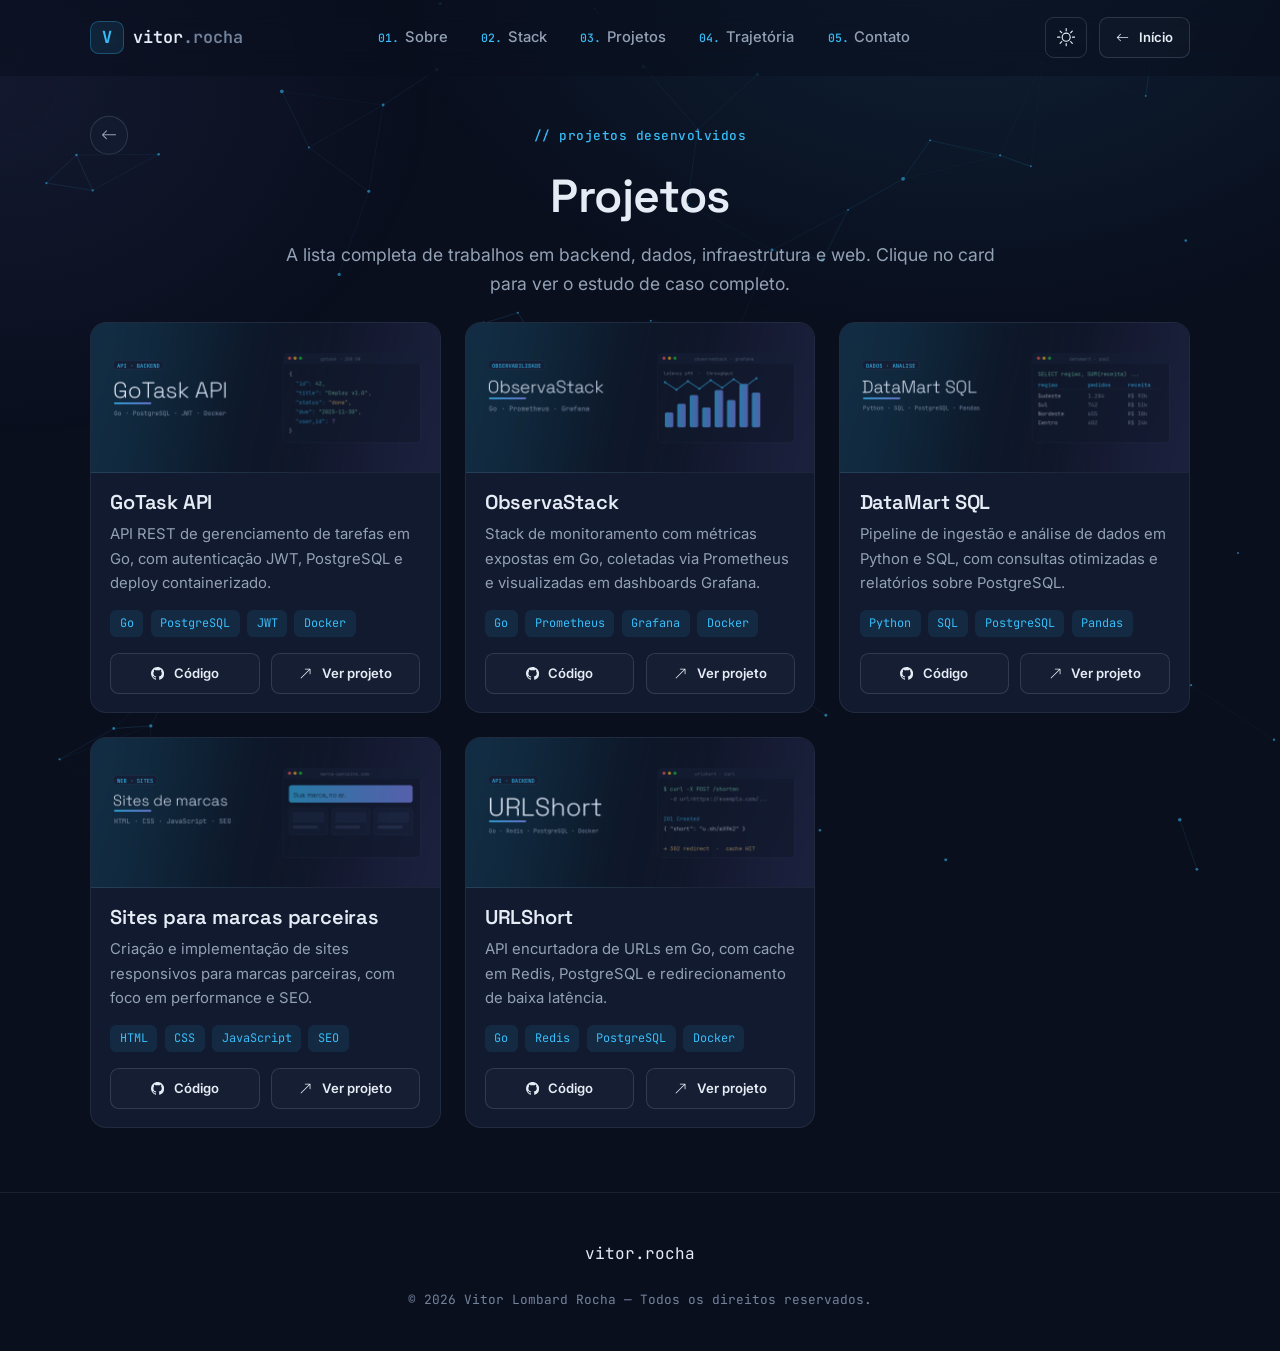
==== todos-projetos.html @ 96e7dc76 "after claude corrections" ====
<!DOCTYPE html>
<html lang="pt-BR">

<head>
    <meta charset="UTF-8">
    <meta name="viewport" content="width=device-width, initial-scale=1.0">
    <meta name="theme-color" content="#0A0F1E">
    <script>(function(){try{if(localStorage.getItem('theme')==='light'){document.documentElement.setAttribute('data-theme','light');}}catch(e){}})();</script>
    <meta name="description"
        content="Todos os projetos de Vitor Lombard Rocha — backend, dados, infraestrutura e web.">

    <!-- Open Graph (preview ao compartilhar) -->
    <meta property="og:title" content="Todos os projetos · Vitor Lombard Rocha">
    <meta property="og:description" content="A lista completa de trabalhos de Vitor Lombard Rocha em backend, dados, infraestrutura e web.">
    <meta property="og:type" content="website">
    <meta property="og:locale" content="pt_BR">
    <meta property="og:url" content="https://vitor-lr.github.io/Portifolio-cv/todos-projetos.html">
    <meta property="og:image" content="https://vitor-lr.github.io/Portifolio-cv/assets/img/og.png">
    <meta property="og:image:width" content="1200">
    <meta property="og:image:height" content="630">
    <meta property="og:image:alt" content="Vitor Lombard Rocha — Portfólio">
    <meta name="twitter:card" content="summary_large_image">

    <title>Todos os projetos · Vitor Lombard Rocha</title>

    <link rel="icon" type="image/png" href="assets/img/favicon.png">
    <link rel="apple-touch-icon" href="assets/img/apple-touch-icon.png">
    <!-- TROCAR o domínio ao publicar -->
    <link rel="canonical" href="https://vitor-lr.github.io/Portifolio-cv/todos-projetos.html">

    <link rel="preconnect" href="https://fonts.googleapis.com">
    <link rel="preconnect" href="https://fonts.gstatic.com" crossorigin>
    <link
        href="https://fonts.googleapis.com/css2?family=Inter:wght@400;500;600&family=JetBrains+Mono:wght@400;500;600&family=Space+Grotesk:wght@500;600;700&display=swap"
        rel="stylesheet">

    <link rel="stylesheet" href="assets/css/style.css">
</head>

<body>

    <svg width="0" height="0" style="position:absolute" aria-hidden="true" focusable="false">
        <symbol id="i-list" viewBox="0 0 16 16"><path fill="currentColor" d="M2.5 12a.5.5 0 0 1 .5-.5h10a.5.5 0 0 1 0 1H3a.5.5 0 0 1-.5-.5m0-4a.5.5 0 0 1 .5-.5h10a.5.5 0 0 1 0 1H3a.5.5 0 0 1-.5-.5m0-4a.5.5 0 0 1 .5-.5h10a.5.5 0 0 1 0 1H3a.5.5 0 0 1-.5-.5"/></symbol>
        <symbol id="i-sun" viewBox="0 0 16 16"><path fill="currentColor" d="M8 11a3 3 0 1 1 0-6 3 3 0 0 1 0 6m0 1a4 4 0 1 0 0-8 4 4 0 0 0 0 8M8 0a.5.5 0 0 1 .5.5v2a.5.5 0 0 1-1 0v-2A.5.5 0 0 1 8 0m0 13a.5.5 0 0 1 .5.5v2a.5.5 0 0 1-1 0v-2A.5.5 0 0 1 8 13m8-5a.5.5 0 0 1-.5.5h-2a.5.5 0 0 1 0-1h2a.5.5 0 0 1 .5.5M3 8a.5.5 0 0 1-.5.5h-2a.5.5 0 0 1 0-1h2A.5.5 0 0 1 3 8m10.657-5.657a.5.5 0 0 1 0 .707l-1.414 1.415a.5.5 0 1 1-.707-.708l1.414-1.414a.5.5 0 0 1 .707 0m-9.193 9.193a.5.5 0 0 1 0 .707L3.05 13.657a.5.5 0 0 1-.707-.707l1.414-1.414a.5.5 0 0 1 .707 0m9.193 2.121a.5.5 0 0 1-.707 0l-1.414-1.414a.5.5 0 0 1 .707-.707l1.414 1.414a.5.5 0 0 1 0 .707M4.464 4.465a.5.5 0 0 1-.707 0L2.343 3.05a.5.5 0 1 1 .707-.707l1.414 1.414a.5.5 0 0 1 0 .708"/></symbol>
        <symbol id="i-moon" viewBox="0 0 16 16"><path fill="currentColor" d="M6 .278a.77.77 0 0 1 .08.858 7.2 7.2 0 0 0-.878 3.46c0 4.021 3.278 7.277 7.318 7.277q.792-.001 1.533-.16a.79.79 0 0 1 .81.316.73.73 0 0 1-.031.893A8.35 8.35 0 0 1 8.344 16C3.734 16 0 12.286 0 7.71 0 4.266 2.114 1.312 5.124.06A.75.75 0 0 1 6 .278M4.858 1.311A7.27 7.27 0 0 0 1.025 7.71c0 4.02 3.279 7.276 7.319 7.276a7.32 7.32 0 0 0 5.205-2.162q-.506.063-1.029.063c-4.61 0-8.343-3.714-8.343-8.29 0-1.167.242-2.278.681-3.286"/><path fill="currentColor" d="M10.794 3.148a.217.217 0 0 1 .412 0l.387 1.162c.173.518.579.924 1.097 1.097l1.162.387a.217.217 0 0 1 0 .412l-1.162.387a1.73 1.73 0 0 0-1.097 1.097l-.387 1.162a.217.217 0 0 1-.412 0l-.387-1.162A1.73 1.73 0 0 0 9.31 6.593l-1.162-.387a.217.217 0 0 1 0-.412l1.162-.387a1.73 1.73 0 0 0 1.097-1.097zM13.863.099a.145.145 0 0 1 .274 0l.258.774c.115.346.386.617.732.732l.774.258a.145.145 0 0 1 0 .274l-.774.258a1.16 1.16 0 0 0-.732.732l-.258.774a.145.145 0 0 1-.274 0l-.258-.774a1.16 1.16 0 0 0-.732-.732l-.774-.258a.145.145 0 0 1 0-.274l.774-.258c.346-.115.617-.386.732-.732z"/></symbol>
        <symbol id="i-x" viewBox="0 0 16 16"><path fill="currentColor" d="M4.646 4.646a.5.5 0 0 1 .708 0L8 7.293l2.646-2.647a.5.5 0 0 1 .708.708L8.707 8l2.647 2.646a.5.5 0 0 1-.708.708L8 8.707l-2.646 2.647a.5.5 0 0 1-.708-.708L7.293 8 4.646 5.354a.5.5 0 0 1 0-.708"/></symbol>
        <symbol id="i-github" viewBox="0 0 16 16"><path fill="currentColor" d="M8 0C3.58 0 0 3.58 0 8c0 3.54 2.29 6.53 5.47 7.59.4.07.55-.17.55-.38 0-.19-.01-.82-.01-1.49-2.01.37-2.53-.49-2.69-.94-.09-.23-.48-.94-.82-1.13-.28-.15-.68-.52-.01-.53.63-.01 1.08.58 1.23.82.72 1.21 1.87.87 2.33.66.07-.52.28-.87.51-1.07-1.78-.2-3.64-.89-3.64-3.95 0-.87.31-1.59.82-2.15-.08-.2-.36-1.02.08-2.12 0 0 .67-.21 2.2.82.64-.18 1.32-.27 2-.27.68 0 1.36.09 2 .27 1.53-1.04 2.2-.82 2.2-.82.44 1.1.16 1.92.08 2.12.51.56.82 1.27.82 2.15 0 3.07-1.87 3.75-3.65 3.95.29.25.54.73.54 1.48 0 1.07-.01 1.93-.01 2.2 0 .21.15.46.55.38A8.01 8.01 0 0 0 16 8c0-4.42-3.58-8-8-8"/></symbol>
        <symbol id="i-arrow-up-right" viewBox="0 0 16 16"><path fill="currentColor" fill-rule="evenodd" d="M14 2.5a.5.5 0 0 0-.5-.5h-6a.5.5 0 0 0 0 1h4.793L2.146 13.146a.5.5 0 0 0 .708.708L13 3.707V8.5a.5.5 0 0 0 1 0z"/></symbol>
        <symbol id="i-arrow-left" viewBox="0 0 16 16"><path fill="currentColor" fill-rule="evenodd" d="M15 8a.5.5 0 0 0-.5-.5H2.707l3.147-3.146a.5.5 0 1 0-.708-.708l-4 4a.5.5 0 0 0 0 .708l4 4a.5.5 0 0 0 .708-.708L2.707 8.5H14.5A.5.5 0 0 0 15 8"/></symbol>
        <symbol id="i-grid" viewBox="0 0 16 16"><path fill="currentColor" d="M1 2.5A1.5 1.5 0 0 1 2.5 1h3A1.5 1.5 0 0 1 7 2.5v3A1.5 1.5 0 0 1 5.5 7h-3A1.5 1.5 0 0 1 1 5.5zM2.5 2a.5.5 0 0 0-.5.5v3a.5.5 0 0 0 .5.5h3a.5.5 0 0 0 .5-.5v-3a.5.5 0 0 0-.5-.5zM9 2.5A1.5 1.5 0 0 1 10.5 1h3A1.5 1.5 0 0 1 15 2.5v3A1.5 1.5 0 0 1 13.5 7h-3A1.5 1.5 0 0 1 9 5.5zm1.5-.5a.5.5 0 0 0-.5.5v3a.5.5 0 0 0 .5.5h3a.5.5 0 0 0 .5-.5v-3a.5.5 0 0 0-.5-.5zM1 10.5A1.5 1.5 0 0 1 2.5 9h3A1.5 1.5 0 0 1 7 10.5v3A1.5 1.5 0 0 1 5.5 15h-3A1.5 1.5 0 0 1 1 13.5zm1.5-.5a.5.5 0 0 0-.5.5v3a.5.5 0 0 0 .5.5h3a.5.5 0 0 0 .5-.5v-3a.5.5 0 0 0-.5-.5zM9 10.5A1.5 1.5 0 0 1 10.5 9h3a1.5 1.5 0 0 1 1.5 1.5v3a1.5 1.5 0 0 1-1.5 1.5h-3A1.5 1.5 0 0 1 9 13.5z"/></symbol>
    </svg>

    <canvas id="bg-canvas" aria-hidden="true"></canvas>

    <!-- HEADER -->
    <header class="header">
        <div class="container">
            <a href="index.html#hero" class="logo-link" aria-label="Ir para o início">
                <span class="logo-mark">V</span>
                <span>vitor<span class="logo-dim">.rocha</span></span>
            </a>
            <nav class="nav" id="navbar" aria-label="Navegação principal">
                <a href="index.html#sobre"><span class="nav-index">01.</span>Sobre</a>
                <a href="index.html#tecnologias"><span class="nav-index">02.</span>Stack</a>
                <a href="index.html#projetos"><span class="nav-index">03.</span>Projetos</a>
                <a href="index.html#trajetoria"><span class="nav-index">04.</span>Trajetória</a>
                <a href="index.html#contato"><span class="nav-index">05.</span>Contato</a>
            </nav>
            <div class="header-actions">
                <button class="theme-toggle" id="theme-toggle" type="button"
                    aria-label="Alternar tema claro e escuro" title="Alternar tema">
                    <svg class="icon ic-sun"><use href="#i-sun"></use></svg>
                    <svg class="icon ic-moon"><use href="#i-moon"></use></svg>
                </button>
                <a href="index.html#hero" class="btn btn--ghost btn--sm">
                    <svg class="icon"><use href="#i-arrow-left"></use></svg>
                    <span>Início</span>
                </a>
                <button class="menu-toggle" id="menu-icon" aria-label="Abrir menu" aria-expanded="false" aria-controls="navbar">
                    <span class="mt-bars" aria-hidden="true"><span></span><span></span><span></span></span>
                </button>
            </div>
        </div>
    </header>

    <main>
        <section class="section section--page-top">
            <div class="container">
                <div class="page-top-row">
                    <a href="index.html#projetos" class="back-round" aria-label="Voltar à seção Projetos" title="Voltar aos projetos">
                        <svg class="icon"><use href="#i-arrow-left"></use></svg>
                    </a>
                    <span class="eyebrow">// projetos desenvolvidos</span>
                </div>

                <div class="section-head center">
                    <h1 class="section-title">Projetos</h1>
                    <p class="section-desc">
                        A lista completa de trabalhos em backend, dados, infraestrutura e web.
                        Clique no card para ver o estudo de caso completo.
                    </p>
                </div>

                <!-- ============================================================
                     CARDS — mesmo estilo da home, empilhados (1 coluna).
                     Gerados a partir da lista única em assets/js/projects.js.
                     Para adicionar/editar um projeto, edite SÓ aquele arquivo.
                     Esta página mostra TODOS os projetos da lista.
                     ============================================================ -->
                <div class="proj-carousel">
                    <!-- Cards gerados por assets/js/projects.js (lista única).
                         Esta página mostra TODOS os projetos. -->
                </div>
            </div>
        </section>
    </main>

    <footer class="footer">
        <div class="container">
            <a href="index.html#hero" class="footer-brand">vitor<span class="logo-dim">.rocha</span></a>
            <p class="copyright">© <span data-year>2026</span> Vitor Lombard Rocha — Todos os direitos reservados.</p>
        </div>
    </footer>

    <script src="assets/js/particles.js" defer></script>
    <script src="assets/js/projects.js" defer></script>
    <script src="assets/js/main.js" defer></script>
    <script src="assets/js/elastic-scroll.js" defer></script>
</body>

</html>
---- assets/css/style.css ----
/* ============================================================
   VITOR LOMBARD ROCHA — PORTFÓLIO
   Stylesheet principal

   Conceito visual: "console de engenharia".
   Fundo navy profundo + constelação de partículas, destaque
   ciano (cor do Go), tipografia técnica (Space Grotesk / Inter /
   JetBrains Mono). Tudo escuro, premium e discreto.
   ============================================================ */

/* ----- Reset & base ----------------------------------------- */
*,
*::before,
*::after {
    margin: 0;
    padding: 0;
    box-sizing: border-box;
    text-decoration: none;
}

:root {
    /* Fundos */
    --bg: #0A0F1E;            /* base navy-quase-preto */
    --bg-2: #0C1322;          /* seções alternadas */
    --surface: #111A2E;       /* cards */
    --surface-2: #16213B;     /* hover / elevado */

    /* Linhas e bordas */
    --border: rgba(148, 163, 184, 0.12);
    --border-strong: rgba(148, 163, 184, 0.22);

    /* Texto */
    --text: #E6ECF5;
    --text-muted: #93A1B5;
    --text-dim: #73839C;

    /* Destaque — ciano (Go) + índigo para profundidade */
    --accent: #38BDF8;
    --accent-2: #818CF8;
    --accent-soft: rgba(56, 189, 248, 0.10);
    --accent-line: rgba(56, 189, 248, 0.30);
    --gradient: linear-gradient(120deg, #38BDF8, #818CF8);

    /* Status / utilidades */
    --ok: #34D399;            /* ponto "disponível" */

    /* Superfícies de componentes (variáveis → permitem tema claro) */
    --header-bg: rgba(10, 15, 30, 0.55);
    --header-bg-scrolled: rgba(10, 15, 30, 0.78);
    --menu-bg: rgba(12, 19, 34, 0.97);
    --terminal-bg: rgba(13, 20, 36, 0.85);
    --input-bg: rgba(10, 15, 30, 0.6);
    --cat-bg: rgba(10, 15, 30, 0.7);
    --chip-bg: rgba(255, 255, 255, 0.02);
    --chip-bg-2: rgba(255, 255, 255, 0.03);
    --hover-tint: rgba(255, 255, 255, 0.04);
    --particle-rgb: 56, 189, 248;   /* cor das partículas (ciano) */
    --thumb-bg: #0D1526;                    /* base das capas de projeto / banners */
    --scrollbar-thumb: #243049;
    --scrollbar-thumb-hover: #2f3d5c;

    /* Sombras / brilhos */
    --shadow-card: 0 10px 30px rgba(0, 0, 0, 0.35);
    --glow: 0 12px 40px rgba(56, 189, 248, 0.18);

    /* Fontes */
    --font-display: 'Space Grotesk', system-ui, sans-serif;
    --font-body: 'Inter', system-ui, -apple-system, sans-serif;
    --font-mono: 'JetBrains Mono', ui-monospace, 'Courier New', monospace;

    /* Layout */
    --maxw: 1180px;
    --header-h: 76px;
}

/* ----- Tema claro ------------------------------------------- */
/* Mantém a identidade ciano/índigo, mas escurece o destaque
   o suficiente para legibilidade sobre fundos claros. */
[data-theme="light"] {
    --bg: #F4F7FB;
    --bg-2: #EAEFF6;
    --surface: #FFFFFF;
    --surface-2: #F0F4F9;

    --border: rgba(15, 23, 42, 0.10);
    --border-strong: rgba(15, 23, 42, 0.18);

    --text: #0F1B2E;
    --text-muted: #475569;
    --text-dim: #566377;

    --accent: #0370AB;
    --accent-2: #6366F1;
    --accent-soft: rgba(2, 132, 199, 0.10);
    --accent-line: rgba(2, 132, 199, 0.30);
    --gradient: linear-gradient(120deg, #0EA5E9, #6366F1);

    --ok: #059669;

    --header-bg: rgba(244, 247, 251, 0.70);
    --header-bg-scrolled: rgba(244, 247, 251, 0.88);
    --menu-bg: rgba(255, 255, 255, 0.97);
    --terminal-bg: rgba(255, 255, 255, 0.90);
    --input-bg: rgba(255, 255, 255, 0.80);
    --cat-bg: rgba(255, 255, 255, 0.82);
    --chip-bg: rgba(15, 23, 42, 0.03);
    --chip-bg-2: rgba(15, 23, 42, 0.04);
    --hover-tint: rgba(15, 23, 42, 0.05);
    --particle-rgb: 2, 132, 199;
    --thumb-bg: #EAEFF6;
    --scrollbar-thumb: #C5CFDD;
    --scrollbar-thumb-hover: #AEB9CB;

    --shadow-card: 0 10px 30px rgba(15, 23, 42, 0.08);
    --glow: 0 12px 40px rgba(2, 132, 199, 0.16);
}

html {
    scroll-behavior: smooth;
    scroll-padding-top: var(--header-h);
    -webkit-text-size-adjust: 100%;
    -webkit-tap-highlight-color: transparent;   /* remove o "quadrado" azul ao tocar no mobile */
}

/* Cursor: normal (do sistema) no tema escuro; preto no tema claro.
   A seta preta tem contorno branco fino pra ficar visível mesmo sobre
   elementos escuros. Links/campos mantêm seus cursores (mãozinha/texto). */
[data-theme="light"] {
    cursor: url("data:image/svg+xml,%3Csvg%20xmlns%3D%22http%3A%2F%2Fwww.w3.org%2F2000%2Fsvg%22%20width%3D%2220%22%20height%3D%2220%22%20viewBox%3D%220%200%2020%2020%22%3E%3Cpath%20d%3D%22M2.5%201.5%20L2.5%2016%20L6%2012.6%20L8.4%2017.8%20L10.4%2016.9%20L8%2011.8%20L13%2011.8%20Z%22%20fill%3D%22%23000000%22%20stroke%3D%22%23FFFFFF%22%20stroke-width%3D%221.2%22%20stroke-linejoin%3D%22round%22%20stroke-linecap%3D%22round%22%2F%3E%3C%2Fsvg%3E") 3 2, auto;
}

/* wrapper do efeito elástico — SEM transform/will-change permanentes.
   Em repouso é um bloco comum (não vira containing block), então
   position: sticky em descendentes (ex.: .case-aside) funciona normalmente.
   A composição na GPU é ligada só durante o overscroll, via JS (will-change). */
.elastic-wrap { will-change: auto; }

body {
    background-color: var(--bg);
    color: var(--text);
    font-family: var(--font-body);
    font-size: 1rem;
    line-height: 1.65;
    overflow-x: hidden;
    -webkit-font-smoothing: antialiased;
    text-rendering: optimizeLegibility;
}

img {
    max-width: 100%;
    height: auto;
    display: block;
}

ul {
    list-style: none;
}

a {
    color: inherit;
}

h1, h2, h3, h4 {
    font-family: var(--font-display);
    font-weight: 600;
    line-height: 1.15;
    letter-spacing: -0.01em;
}

::selection {
    background: rgba(56, 189, 248, 0.30);
    color: #fff;
}

/* ----- Canvas de partículas (constelação ao fundo) ---------- */
#bg-canvas {
    position: fixed;
    inset: 0;
    width: 100%;
    height: 100%;
    z-index: -2;
    pointer-events: none;
}

/* Halo de luz suave atrás do conteúdo, fixo */
body::before {
    content: '';
    position: fixed;
    inset: 0;
    z-index: -1;
    pointer-events: none;
    background:
        radial-gradient(60rem 40rem at 75% -5%, rgba(56, 189, 248, 0.10), transparent 60%),
        radial-gradient(50rem 40rem at 0% 10%, rgba(129, 140, 248, 0.08), transparent 55%);
}

[data-theme="light"] body::before {
    background:
        radial-gradient(60rem 40rem at 75% -5%, rgba(2, 132, 199, 0.07), transparent 60%),
        radial-gradient(50rem 40rem at 0% 10%, rgba(99, 102, 241, 0.06), transparent 55%);
}

[data-theme="light"] ::selection {
    background: rgba(2, 132, 199, 0.22);
    color: var(--text);
}

/* ----- Utilitários ------------------------------------------ */
.container {
    width: 100%;
    max-width: var(--maxw);
    margin: 0 auto;
    padding-inline: clamp(1.25rem, 5vw, 2.5rem);
}

.gradient-text {
    background: var(--gradient);
    -webkit-background-clip: text;
    background-clip: text;
    color: transparent;
}

/* Etiqueta monoespaçada usada como "eyebrow" das seções.
   Carrega informação real (índice + nome do arquivo), no espírito
   de um terminal — não é só decoração. */
.eyebrow {
    display: inline-flex;
    align-items: center;
    gap: 0.6rem;
    font-family: var(--font-mono);
    font-size: 0.8rem;
    font-weight: 500;
    letter-spacing: 0.04em;
    color: var(--accent);
    text-transform: lowercase;
    margin-bottom: 1rem;
}

.eyebrow::before {
    content: '';
    width: 1.8rem;
    height: 1px;
    background: var(--accent-line);
}

.icon {
    width: 1em;
    height: 1em;
    display: inline-block;
    vertical-align: -0.125em;
    flex-shrink: 0;
}

/* ----- Botões ----------------------------------------------- */
.btn {
    display: inline-flex;
    align-items: center;
    justify-content: center;
    gap: 0.6rem;
    padding: 0.85rem 1.6rem;
    font-family: var(--font-body);
    font-size: 0.95rem;
    font-weight: 600;
    border-radius: 0.7rem;
    border: 1px solid transparent;
    cursor: pointer;
    white-space: nowrap;
    transition: transform 0.25s ease, box-shadow 0.25s ease,
                background-color 0.25s ease, border-color 0.25s ease, color 0.25s ease;
}

/* Botão primário com gradiente */
.btn--primary {
    background: var(--gradient);
    color: #06121f;
    box-shadow: 0 6px 24px rgba(var(--particle-rgb), 0.22);
}

.btn--primary:hover,
.btn--primary:focus-visible,
.btn--primary.is-visible:hover {
    transform: translateY(-2px) scale(1.02);
    box-shadow: var(--glow);
}

/* No tema claro o gradiente vivo + glow ciano ficava forte demais; aqui um
   azul mais discreto e sombra leve (o tema escuro continua igual). */
[data-theme="light"] .btn--primary {
    background: linear-gradient(120deg, #54A4E6, #7D90E4);
    color: #0a1322;
    box-shadow: 0 4px 12px -3px rgba(2, 132, 199, 0.20);
}
[data-theme="light"] .btn--primary:hover,
[data-theme="light"] .btn--primary:focus-visible,
[data-theme="light"] .btn--primary.is-visible:hover {
    box-shadow: 0 6px 16px -3px rgba(2, 132, 199, 0.26);
}

/* Botão secundário "ghost" com borda */
.btn--ghost {
    background: var(--chip-bg);
    color: var(--text);
    border-color: var(--border-strong);
}

.btn--ghost:hover,
.btn--ghost:focus-visible,
.btn--ghost.is-visible:hover {
    transform: translateY(-2px) scale(1.02);
    border-color: var(--accent-line);
    color: var(--text);
    background: var(--accent-soft);
}

.btn--sm {
    padding: 0.55rem 1rem;
    font-size: 0.82rem;
    border-radius: 0.55rem;
}

.btn--block {
    width: 100%;
}

/* ----- Header / navegação ----------------------------------- */
.header {
    position: fixed;
    top: 0;
    left: 0;
    width: 100%;
    height: var(--header-h);
    z-index: 1000;
    display: flex;
    align-items: center;
    background: var(--header-bg);
    backdrop-filter: blur(14px);
    -webkit-backdrop-filter: blur(14px);
    border-bottom: 1px solid transparent;
    transition: border-color 0.3s ease, background-color 0.3s ease;
}

/* Ganha uma linha sutil ao rolar (classe adicionada via JS) */
.header.scrolled {
    border-bottom-color: var(--border);
    background: var(--header-bg-scrolled);
}

.header .container {
    display: flex;
    align-items: center;
    justify-content: space-between;
    gap: 1rem;
}

.logo-link {
    display: inline-flex;
    align-items: center;
    gap: 0.6rem;
    font-family: var(--font-mono);
    font-size: 1.05rem;
    font-weight: 600;
    color: var(--text);
    transition: transform 0.25s ease;
}

.logo-link:hover { transform: translateY(-1px); }

.logo-mark {
    display: inline-grid;
    place-items: center;
    width: 2.1rem;
    height: 2.1rem;
    border-radius: 0.55rem;
    background: var(--accent-soft);
    border: 1px solid var(--accent-line);
    color: var(--accent);
    font-weight: 700;
}

.logo-link .logo-dim { color: var(--text-dim); }

.nav {
    display: flex;
    align-items: center;
    gap: 0.4rem;
}

.nav a {
    position: relative;
    font-size: 0.92rem;
    font-weight: 500;
    color: var(--text-muted);
    padding: 0.5rem 0.85rem;
    border-radius: 0.5rem;
    transition: color 0.25s ease, background-color 0.25s ease;
}

.nav a .nav-index {
    font-family: var(--font-mono);
    font-size: 0.72rem;
    color: var(--accent);
    margin-right: 0.35rem;
}

.nav a:hover,
.nav a:focus-visible,
.nav a.active {
    color: var(--text);
    background: var(--hover-tint);
}

.header-actions {
    display: flex;
    align-items: center;
    gap: 0.8rem;
}

/* ----- Botão de tema (claro/escuro) ------------------------- */
.theme-toggle {
    display: inline-grid;
    place-items: center;
    background: transparent;
    border: 1px solid var(--border-strong);
    border-radius: 0.55rem;
    color: var(--text);
    width: 2.6rem;
    height: 2.6rem;
    cursor: pointer;
    flex-shrink: 0;
    transition: color 0.25s ease, border-color 0.25s ease, background-color 0.25s ease, transform 0.25s ease;
}

.theme-toggle:hover,
.theme-toggle:focus-visible {
    color: var(--accent);
    border-color: var(--accent-line);
    background: var(--accent-soft);
    transform: translateY(-1px);
}

.theme-toggle .icon { width: 1.15rem; height: 1.15rem; }

/* mostra sol no escuro, lua no claro */
.theme-toggle .ic-moon { display: none; }
[data-theme="light"] .theme-toggle .ic-sun { display: none; }
[data-theme="light"] .theme-toggle .ic-moon { display: inline-block; }

.menu-toggle {
    display: none;
    background: transparent;
    border: 1px solid var(--border-strong);
    border-radius: 0.55rem;
    color: var(--text);
    width: 2.6rem;
    height: 2.6rem;
    font-size: 1.5rem;
    cursor: pointer;
    place-items: center;
    transition: color 0.25s ease, border-color 0.25s ease, background-color 0.25s ease, transform 0.25s ease;
}
.menu-toggle:hover,
.menu-toggle:focus-visible {
    color: var(--accent);
    border-color: var(--accent-line);
    background: var(--accent-soft);
    transform: translateY(-1px);
}

/* barras do hambúrguer que viram um "X" ao abrir */
.menu-toggle .mt-bars {
    position: relative;
    width: 18px;
    height: 13px;
}
.menu-toggle .mt-bars span {
    position: absolute;
    left: 0;
    width: 100%;
    height: 2px;
    border-radius: 2px;
    background: currentColor;
    transition: transform 0.3s cubic-bezier(.4, 0, .2, 1), opacity 0.2s ease, top 0.3s cubic-bezier(.4, 0, .2, 1);
}
.menu-toggle .mt-bars span:nth-child(1) { top: 0; }
.menu-toggle .mt-bars span:nth-child(2) { top: 5.5px; }
.menu-toggle .mt-bars span:nth-child(3) { top: 11px; }
.menu-toggle[aria-expanded="true"] .mt-bars span:nth-child(1) { top: 5.5px; transform: rotate(45deg); }
.menu-toggle[aria-expanded="true"] .mt-bars span:nth-child(2) { opacity: 0; }
.menu-toggle[aria-expanded="true"] .mt-bars span:nth-child(3) { top: 5.5px; transform: rotate(-45deg); }

/* ----- Seções (espaçamento base) ---------------------------- */
.section {
    padding-block: clamp(2.5rem, 5vw, 4.75rem);
    position: relative;
}
/* 1ª seção logo abaixo do header fixo: no desktop fica igual; no mobile o topo
   nunca fica menor que a altura do header + folga (senão o conteúdo encosta nele) */
.section--page-top {
    padding-top: max(clamp(2.5rem, 5vw, 4.75rem), calc(var(--header-h) + 2.5rem));
}
.section--page-top .section-head { margin-bottom: 1.5rem; }

/* linha do topo: eyebrow centralizado + botão redondo "voltar" na ponta esquerda */
.page-top-row {
    position: relative;
    display: flex;
    justify-content: center;
    align-items: center;
    min-height: 2.4rem;
    margin-bottom: 1rem;
}
.page-top-row .eyebrow { margin-bottom: 0; }
/* sem o traço à esquerda aqui: como o .page-top-row já centraliza (justify-content:center)
   e o botão "voltar" é absoluto (fora do fluxo), o texto fica centralizado de fato. */
.page-top-row .eyebrow::before { display: none; }
/* botão "voltar" do todos-projetos (ancorado à esquerda, centralizado na vertical) */
.back-round {
    position: absolute;
    left: 0;
    top: 50%;
    transform: translateY(-50%);
    display: inline-grid;
    place-items: center;
    width: 2.4rem;
    height: 2.4rem;
    border-radius: 50%;
    border: 1px solid var(--border-strong);
    background: var(--surface);
    color: var(--text-muted);
    transition: transform 0.2s ease, color 0.2s ease, border-color 0.2s ease;
}
.back-round:hover {
    color: var(--accent);
    border-color: var(--accent-line);
    transform: translateY(calc(-50% - 2px));
}
.back-round .icon { width: 16px; height: 16px; }

/* botão-bolha "voltar" das páginas de projeto — mesma animação dos botões do carrossel */
.back-bubble {
    display: inline-grid;
    place-items: center;
    width: 2.4rem;
    height: 2.4rem;
    flex-shrink: 0;
    border-radius: 50%;
    border: 1px solid var(--border-strong);
    background: var(--surface);
    color: var(--text-muted);
    transition: transform 0.2s ease, color 0.2s ease, border-color 0.2s ease;
}
.back-bubble .icon { width: 16px; height: 16px; }

.section--alt {
    background: linear-gradient(180deg, transparent, var(--bg-2) 12%, var(--bg-2) 88%, transparent);
}

/* #sobre é a 1ª seção após o hero: padding-top menor p/ encostar mais no hero */
#sobre { padding-top: clamp(2.8rem, 5vw, 3.6rem); }

.section-head {
    max-width: 720px;
    margin-bottom: clamp(2.5rem, 5vw, 4rem);
}

.section-head.center {
    margin-inline: auto;
    text-align: center;
}

.section-head.center .eyebrow { justify-content: center; }

.section-title {
    font-size: clamp(1.9rem, 4vw, 2.9rem);
    font-weight: 600;
}

.section-desc {
    margin-top: 1rem;
    color: var(--text-muted);
    font-size: clamp(1rem, 1.4vw, 1.1rem);
}

/* ============================================================
   HERO
   ============================================================ */
.hero {
    min-height: auto;
    display: flex;
    align-items: center;
    padding-top: calc(var(--header-h) + 2rem);
    padding-bottom: clamp(2rem, 3.5vw, 2.6rem);
}

.hero .container {
    display: grid;
    grid-template-columns: 1.05fr 0.95fr;
    align-items: center;
    gap: clamp(2rem, 5vw, 4.5rem);
    width: 100%;
}

.hero-status {
    display: inline-flex;
    align-items: center;
    gap: 0.6rem;
    font-family: var(--font-mono);
    font-size: clamp(0.6rem, 3vw, 0.82rem);   /* encolhe no mobile p/ caber numa linha */
    white-space: nowrap;                       /* nunca quebra a linha */
    color: var(--text-muted);
    padding: 0.4rem 0.85rem;
    border: 1px solid var(--border);
    border-radius: 2rem;
    background: var(--chip-bg);
    margin-bottom: 1.8rem;
}

.status-dot {
    width: 0.55rem;
    height: 0.55rem;
    border-radius: 50%;
    background: var(--ok);
    box-shadow: 0 0 0 0 rgba(52, 211, 153, 0.55);
    animation: pulse 2.4s ease-out infinite;
}

@keyframes pulse {
    0%   { box-shadow: 0 0 0 0 rgba(52, 211, 153, 0.5); }
    70%  { box-shadow: 0 0 0 0.6rem rgba(52, 211, 153, 0); }
    100% { box-shadow: 0 0 0 0 rgba(52, 211, 153, 0); }
}

.hero h1 {
    font-size: clamp(2.6rem, 6vw, 4.6rem);
    font-weight: 700;
    letter-spacing: -0.02em;
    margin-bottom: 1rem;
}

.hero .role {
    font-family: var(--font-mono);
    font-size: clamp(1rem, 2vw, 1.35rem);
    color: var(--text-muted);
    margin-bottom: 1.6rem;
    display: inline-flex;
    flex-wrap: wrap;
    align-items: baseline;
    gap: 0;
}

/* prompt ">" antes dos termos */
.hero .role::before {
    content: '> ';
    color: var(--accent);
    margin-right: 0.15em;
}

/* termos: ímpares em cinza, pares em destaque — alterna sozinho
   conforme novos termos são adicionados no HTML */
.role-term { color: var(--text-muted); }
.role-term:nth-of-type(even) { color: var(--accent); }

/* separador "·" entre os termos */
.role-term:not(:first-of-type)::before {
    content: '·';
    color: var(--text-dim);
    margin: 0 0.5em;
}

.hero .summary {
    max-width: 46ch;
    color: var(--text-muted);
    font-size: clamp(1rem, 1.4vw, 1.12rem);
    margin-bottom: 2.2rem;
}

.hero-cta {
    display: flex;
    flex-wrap: wrap;
    gap: 0.9rem;
    margin-bottom: 2rem;
}

/* botão CV mostra texto completo no desktop e "Baixar CV" só no mobile */
.btn--cv .cv-short { display: none; }

.hero-meta {
    display: flex;
    align-items: center;
    gap: 1.4rem;
    flex-wrap: wrap;
}

.social-links {
    display: flex;
    gap: 0.6rem;
}

.social-links a {
    display: inline-grid;
    place-items: center;
    width: 2.7rem;
    height: 2.7rem;
    border-radius: 0.6rem;
    border: 1px solid var(--border-strong);
    color: var(--text-muted);
    font-size: 1.15rem;
    transition: transform 0.25s ease, color 0.25s ease,
                border-color 0.25s ease, background-color 0.25s ease;
}

.social-links a:hover,
.social-links a:focus-visible {
    transform: translateY(-3px);
    color: var(--accent);
    border-color: var(--accent-line);
    background: var(--accent-soft);
}

.hero-meta .meta-text {
    font-family: var(--font-mono);
    font-size: 0.8rem;
    color: var(--text-dim);
    line-height: 1.5;
}

/* ----- Terminal (elemento-assinatura do hero) --------------- */
.terminal {
    position: relative;
    background: var(--terminal-bg);
    border: 1px solid var(--border-strong);
    border-radius: 0.9rem;
    box-shadow:
        inset 0 1px 0 rgba(255, 255, 255, 0.06),
        0 2px 8px rgba(5, 8, 18, 0.30),
        0 18px 40px -12px rgba(5, 8, 18, 0.55),
        0 44px 80px -34px rgba(5, 8, 18, 0.65),
        0 0 70px rgba(var(--particle-rgb), 0.07);
    overflow: hidden;
    backdrop-filter: blur(6px);
    -webkit-backdrop-filter: blur(6px);
    transform: translateZ(0);
}

/* Palco do tilt 3D: dá perspectiva e segura a aura de brilho (sem clipar). */
.hero-visual { perspective: 1100px; }
.ide-stage {
    position: relative;
    transform-style: preserve-3d;
    transform: rotateX(0deg) rotateY(0deg);
}
/* aura de gradiente atrás do IDE — profundidade e brilho (estilo "glow"). */
.ide-stage::before {
    content: "";
    position: absolute;
    inset: 1px;
    border-radius: 1rem;
    background: linear-gradient(135deg, #38BDF8 0%, #818CF8 48%, #C084FC 100%);
    filter: blur(26px);
    opacity: 0.14;
    z-index: -1;
    transform: translateZ(-70px) scale(0.97);
    transition: opacity 0.45s ease;
}
.ide-stage:hover::before { opacity: 0.26; }
[data-theme="light"] .ide-stage::before { opacity: 0.22; }
[data-theme="light"] .ide-stage:hover::before { opacity: 0.32; }
[data-theme="light"] .terminal {
    box-shadow:
        inset 0 1px 0 rgba(255, 255, 255, 0.7),
        0 3px 10px rgba(15, 23, 42, 0.12),
        0 20px 44px -14px rgba(15, 23, 42, 0.24),
        0 46px 80px -32px rgba(15, 23, 42, 0.30),
        0 0 60px rgba(var(--particle-rgb), 0.05);
}

.terminal-bar {
    display: flex;
    align-items: center;
    gap: 0.55rem;
    padding: 0.85rem 1rem;
    background: var(--chip-bg-2);
    border-bottom: 1px solid var(--border);
}

.terminal-bar .dot {
    width: 0.7rem;
    height: 0.7rem;
    border-radius: 50%;
    background: #2b3a52;
}

.terminal-bar .dot.r { background: #ff5f57; }
.terminal-bar .dot.y { background: #febc2e; }
.terminal-bar .dot.g { background: #28c840; }

.terminal-bar .term-title {
    margin-left: 0.6rem;
    font-family: var(--font-mono);
    font-size: 0.78rem;
    color: var(--text-dim);
}

.terminal-body {
    padding: 1.3rem 1.4rem 1.6rem;
    font-family: var(--font-mono);
    font-size: 0.86rem;
    line-height: 1.85;
    min-height: 16rem;
}

.terminal-body .line { white-space: pre-wrap; word-break: break-word; }
.term-prompt { color: var(--accent); }
.term-flag { color: var(--accent-2); }
.term-str { color: #7ee0b8; }
[data-theme="light"] .term-str { color: #0f8a5f; }
.term-key { color: #e6ecf5; }
[data-theme="light"] .term-key { color: #1e2a44; }
.term-comment { color: var(--text-dim); }
.term-out { color: var(--text-muted); }

/* Cursor piscando ao final da digitação */
.term-cursor {
    display: inline-block;
    width: 0.55rem;
    height: 1.05rem;
    background: var(--accent);
    vertical-align: -0.15em;
    animation: blink 1.05s steps(1) infinite;
}

@keyframes blink {
    50% { opacity: 0; }
}

/* ============================================================
   SOBRE
   ============================================================ */
.about-grid {
    display: grid;
    grid-template-columns: 1.4fr 1fr;
    gap: clamp(2rem, 5vw, 4rem);
    align-items: start;
}
/* permite que texto e card encolham até a largura do container (sem vazar p/ direita) */
.about-grid > * { min-width: 0; }

.about-text p {
    color: var(--text-muted);
    margin-bottom: 1.1rem;
    max-width: 60ch;
}

.about-text p strong { color: var(--text); font-weight: 600; }

.about-focus {
    margin-top: 1.8rem;
    display: flex;
    flex-wrap: wrap;
    gap: 0.6rem;
}

.about-focus span {
    font-family: var(--font-mono);
    font-size: 0.8rem;
    color: var(--text-muted);
    padding: 0.4rem 0.8rem;
    border: 1px solid var(--border);
    border-radius: 0.5rem;
    background: var(--chip-bg);
}

/* "Ler mais": recorta o texto em ~10 linhas (quando passa disso) com um
   leve fade, e mostra um botão no estilo do site para abrir o restante.
   O JS (about-readmore.js) controla quando aplicar e o limite de linhas. */
.about-text-body {
    position: relative;
    overflow: hidden;
    transition: max-height 0.45s cubic-bezier(0.4, 0, 0.2, 1);
}
.about-text-body.clamped {
    -webkit-mask-image: linear-gradient(to bottom, #000 82%, transparent);
    mask-image: linear-gradient(to bottom, #000 82%, transparent);
}
@media (prefers-reduced-motion: reduce) {
    .about-text-body { transition: none; }
}
.about-more {
    margin-top: 0.9rem;
    display: inline-flex;
    align-items: center;
    gap: 0.45rem;
    padding: 0;
    background: none;
    border: none;
    color: var(--accent);
    font-family: var(--font-mono);
    font-size: 0.98rem;
    cursor: pointer;
    transition: opacity 0.2s ease;
}
.about-more:hover { opacity: 0.7; }
.about-chevron { width: 17px; height: 17px; transition: transform 0.35s ease; }
.about-more.is-open .about-chevron { transform: rotate(180deg); }

/* Cartão lateral "perfil rápido" */
.about-card {
    position: relative;
    background:
        /* reflexo metálico diagonal (luz nos cantos) */
        linear-gradient(135deg,
            rgba(255, 255, 255, 0.07) 0%,
            rgba(255, 255, 255, 0.02) 20%,
            transparent 42%,
            transparent 60%,
            rgba(255, 255, 255, 0.015) 80%,
            rgba(255, 255, 255, 0.06) 100%),
        /* brilho de canto ciano */
        radial-gradient(125% 80% at 100% 0%, rgba(var(--particle-rgb), 0.08), transparent 55%),
        /* superfície translúcida (frosted) */
        color-mix(in srgb, var(--surface) 55%, transparent);
    -webkit-backdrop-filter: blur(14px) saturate(1.2);
    backdrop-filter: blur(14px) saturate(1.2);
    border: 1px solid var(--border);
    border-radius: 0.9rem;
    padding: 1.6rem;
    /* bisel metálico: realce claro no topo, sombra na base */
    box-shadow:
        var(--shadow-card),
        inset 0 1px 0 rgba(255, 255, 255, 0.12),
        inset 0 0 0 1px rgba(255, 255, 255, 0.02),
        inset 0 -1px 0 rgba(0, 0, 0, 0.22);
    overflow: hidden;
}
/* fio de gradiente sutil no topo (toque "console") */
.about-card::before {
    content: "";
    position: absolute;
    inset: 0 0 auto 0;
    height: 1px;
    background: linear-gradient(90deg, transparent, var(--accent-line) 25%, var(--accent-line) 75%, transparent);
    pointer-events: none;
}

.about-card h3 {
    font-family: var(--font-mono);
    font-size: 0.85rem;
    color: var(--accent);
    margin-bottom: 1.2rem;
    font-weight: 500;
}

.about-card dl {
    display: grid;
    gap: 0.9rem;
}

.about-card .row {
    display: flex;
    justify-content: space-between;
    align-items: baseline;
    gap: 1rem;
    padding-bottom: 0.9rem;
    border-bottom: 1px solid var(--border);
}

.about-card .row:last-child { border-bottom: 0; padding-bottom: 0; }

.about-card dt {
    color: var(--text-dim);
    font-size: 0.85rem;
    font-family: var(--font-mono);
}

.about-card dd {
    color: var(--text);
    font-size: 0.9rem;
    text-align: right;
    font-weight: 500;
}

/* Estatísticas dentro do card "// em números"
   Desktop: cards separados, um abaixo do outro (1 coluna).
   Mobile (card ocupa a largura toda): grade 2x2. */
.about-stats {
    display: grid;
    grid-template-columns: 1fr;
    gap: 0.65rem;
}

.about-stat {
    position: relative;
    display: flex;
    align-items: baseline;
    gap: 0.6rem;
    min-width: 0;
    padding: 0.85rem 1rem;
    background: color-mix(in srgb, var(--surface) 32%, transparent);
    border: 1px solid var(--border);
    border-radius: 0.7rem;
    transition: transform 0.3s cubic-bezier(.2, .7, .2, 1),
                border-color 0.3s ease, box-shadow 0.3s ease, background 0.3s ease;
}

.about-stat:hover {
    border-color: var(--accent-line);
    background: color-mix(in srgb, var(--accent) 10%, transparent);
    box-shadow: 0 10px 26px rgba(var(--particle-rgb), 0.13);
    transform: translateY(-3px);
}
.about-stat:hover .num { filter: drop-shadow(0 0 12px rgba(var(--particle-rgb), 0.30)); }

.about-stat .num {
    flex-shrink: 0;
    font-family: var(--font-display);
    font-size: clamp(1.55rem, 3.2vw, 1.9rem);
    font-weight: 700;
    line-height: 1;
    background: var(--gradient);
    -webkit-background-clip: text;
    background-clip: text;
    color: transparent;
    transition: filter 0.3s ease;
}

.about-stat .num .suffix { font-size: 0.9em; margin-left: 0.04em; }

.about-stat .label {
    font-family: var(--font-mono);
    font-size: 0.9rem;
    color: var(--text-muted);
    line-height: 1.3;
    min-width: 0;
    overflow-wrap: break-word;
}


.tech-groups {
    display: grid;
    grid-template-columns: repeat(2, 1fr);
    gap: 1.2rem;
}

.tech-group {
    min-width: 0;
    background: var(--surface);
    border: 1px solid var(--border);
    border-radius: 0.9rem;
    padding: 1.4rem 1.5rem;
    transition: border-color 0.3s ease, transform 0.3s ease;
}

.tech-group:hover {
    border-color: var(--border-strong);
    transform: translateY(-3px);
}

.tech-group h3 {
    display: flex;
    align-items: center;
    gap: 0.7rem;
    font-family: var(--font-mono);
    font-size: 0.88rem;
    font-weight: 500;
    color: var(--text);
    margin-bottom: 1.1rem;
}

.tech-group h3 .hash { color: var(--accent); }

.badges {
    display: flex;
    flex-wrap: wrap;
    gap: 0.55rem;
}

.badge {
    font-family: var(--font-mono);
    font-size: 0.82rem;
    color: var(--text);
    padding: 0.45rem 0.8rem;
    border: 1px solid var(--border);
    border-radius: 0.5rem;
    background: var(--chip-bg);
    transition: transform 0.2s ease, border-color 0.2s ease,
                color 0.2s ease, background-color 0.2s ease;
    cursor: default;
    display: inline-flex;
    align-items: center;
    gap: 0.45rem;
}

.badge-ico {
    width: 1.05em;
    height: 1.05em;
    flex-shrink: 0;
}

/* cores de marca dos ícones de stack */
.ic-go      { color: #00ADD8; }
.ic-python  { color: #3776AB; }
.ic-js      { color: #F7DF1E; }
.ic-node    { color: #5FA04E; }
.ic-jwt     { color: var(--text); }
.ic-pg      { color: #4169E1; }
.ic-mysql   { color: #4479A1; }
.ic-docker  { color: #2496ED; }
.ic-k8s     { color: #326CE5; }
.ic-grafana { color: #F46800; }
.ic-prom    { color: #E6522C; }
.ic-cpp     { color: #00599C; }
.ic-java    { color: #E76F00; }
.ic-html5   { color: #E34F26; }
.ic-css     { color: #1572B6; }
.ic-git     { color: #F03C2E; }
.ic-postman { color: #FF6C37; }
.ic-insomnia{ color: #8B5CF6; }
.ic-bootstrap{ color: #7952B3; }
.ic-wireshark{ color: #1679A7; }

/* Ícone colorido no título de cada card (um por categoria) */
.tg-ico {
    display: inline-grid;
    place-items: center;
    width: 2rem;
    height: 2rem;
    border-radius: 0.6rem;
    border: 1px solid color-mix(in srgb, currentColor 32%, transparent);
    background: color-mix(in srgb, currentColor 14%, transparent);
    flex-shrink: 0;
}
.tg-ico .icon { width: 1rem; height: 1rem; }
.tg-ico--front { color: #38BDF8; }   /* Front-end    — azul    */
.tg-ico--back  { color: #34D399; }   /* Back-end     — verde   */
.tg-ico--lang  { color: #F59E0B; }   /* Linguagens   — âmbar   */
.tg-ico--db    { color: #A78BFA; }   /* Banco        — violeta */
.tg-ico--ops   { color: #FB7185; }   /* Cloud&DevOps — rosa    */
.tg-ico--tools { color: #2DD4BF; }   /* Ferramentas  — teal    */

.badge:hover {
    transform: translateY(-2px);
    color: var(--accent);
    border-color: var(--accent-line);
    background: var(--accent-soft);
}

/* no hover do badge, ícone acompanha a cor de destaque */
.badge:hover .badge-ico { color: currentColor; }

/* ============================================================
   PORTFÓLIO (seção central)
   ============================================================ */
.projects-grid {
    display: grid;
    grid-template-columns: repeat(2, 1fr);
    gap: 1.5rem;
}

/* ---- Carrossel do "todos os projetos" (grade 3 col, páginas de 6) ---- */
.proj-carousel .projects-grid { grid-template-columns: repeat(3, 1fr); }
.pc-viewport { overflow: hidden; }
.pc-track {
    display: flex;
    touch-action: pan-y;        /* deixa a rolagem vertical livre no toque */
    user-select: none;
    will-change: transform;
}
.pc-slide { flex: 0 0 100%; min-width: 0; }

.pc-controls {
    display: flex;
    align-items: center;
    justify-content: center;    /* centralizado na página */
    gap: 1.1rem;
    margin-bottom: 2.2rem;
}
.pc-arrow {
    display: inline-grid;
    place-items: center;
    width: 2.6rem;
    height: 2.6rem;
    border-radius: 50%;
    border: 2px solid var(--border-strong);
    background: var(--surface);
    color: var(--text-muted);
    cursor: pointer;
    transition: transform 0.2s ease, color 0.2s ease, border-color 0.2s ease, opacity 0.2s ease;
}
.pc-arrow:hover { color: var(--accent); border-color: var(--accent-line); transform: translateY(-2px); }
.pc-arrow:disabled { opacity: 0.35; cursor: default; pointer-events: none; transform: none; }
.pc-arrow .icon { width: 16px; height: 16px; }
.pc-next .icon { transform: rotate(180deg); }   /* seta para a direita */

.pc-dots { display: flex; align-items: center; gap: 0.5rem; }
.pc-dot {
    width: 8px;
    height: 8px;
    padding: 0;
    border: none;
    border-radius: 999px;
    background: var(--border-strong);
    cursor: pointer;
    transition: width 0.25s ease, background 0.25s ease;
}
.pc-dot.is-active { width: 22px; background: var(--gradient); }

/* "Projetos em destaque": cards mais compactos.
   A capa vira uma faixa baixa (em vez de 16/9) e o corpo fica mais justo. */
.projects-grid .project-thumb {
    aspect-ratio: auto;
    height: 150px;
}
.projects-grid .project-thumb .thumb-glyph {
    font-size: clamp(1.1rem, 2.4vw, 1.6rem);
}
.projects-grid .project-body { padding: 1.1rem 1.2rem; }
.projects-grid .project-body p { margin-bottom: 0.85rem; }
.projects-grid .project-tags { margin-bottom: 1rem; }

/* botão "Todos os projetos" abaixo da grade de destaque */
.projects-more {
    display: flex;
    justify-content: center;
    margin-top: clamp(3rem, 6vw, 4.5rem);
}

/* Botão "Todos os projetos" um pouco maior em destaque */
.projects-more .btn {
    padding: 1.05rem 2.5rem;
    font-size: 1.05rem;
    border-radius: 0.85rem;
}
.projects-more .btn .icon { width: 1.15em; height: 1.15em; }

/* página "todos os projetos": cards empilhados, um abaixo do outro */
.projects-stack {
    display: grid;
    grid-template-columns: 1fr;
    gap: 1.5rem;
    max-width: 940px;
    margin: 0 auto;
}

/* a partir de telas médias: card na horizontal (capa à esquerda,
   conteúdo à direita) → blocos bem mais baixos e largos */
@media (min-width: 640px) {
    .projects-stack .project-card {
        flex-direction: row;
        align-items: stretch;
    }
    .projects-stack .project-thumb {
        aspect-ratio: auto;
        width: 34%;
        min-width: 200px;
        max-width: 300px;
        border-bottom: none;
        border-right: 1px solid var(--border);
    }
    .projects-stack .project-body {
        padding: 1.1rem 1.4rem;
    }
    .projects-stack .project-body p { margin-bottom: 0.85rem; }
    .projects-stack .project-tags { margin-bottom: 1rem; }
    .projects-stack .project-card:hover { transform: translateY(-3px); }
}

.project-card {
    display: flex;
    flex-direction: column;
    background: var(--surface);
    border: 1px solid var(--border);
    border-radius: 1rem;
    overflow: hidden;
    transition: transform 0.3s ease, border-color 0.3s ease, box-shadow 0.3s ease;
}

.project-card:hover {
    transform: translateY(-6px);
    border-color: var(--accent-line);
    box-shadow: var(--shadow-card), 0 0 50px rgba(var(--particle-rgb), 0.10);
}

/* Capa: gradiente + "janela de código" estilizada como thumbnail.
   Quando o Vitor tiver screenshots reais, basta trocar por <img>. */
.project-thumb {
    position: relative;
    aspect-ratio: 16 / 9;
    background:
        radial-gradient(120% 120% at 0% 0%, rgba(56, 189, 248, 0.18), transparent 55%),
        radial-gradient(120% 120% at 100% 100%, rgba(129, 140, 248, 0.16), transparent 55%),
        var(--thumb-bg);
    border-bottom: 1px solid var(--border);
    overflow: hidden;
    display: grid;
    place-items: center;
}

.project-thumb img {
    position: absolute;
    inset: 0;
    width: 100%;
    height: 100%;
    object-fit: cover;
    /* ancora o corte à esquerda: o nome do projeto (na zona segura do banner)
       fica sempre visível, independente da proporção da caixa (home largo,
       todos-projetos quase-quadrado, mobile 2 colunas). */
    object-position: left center;
}

.project-thumb .thumb-glyph {
    font-family: var(--font-mono);
    font-size: clamp(1.4rem, 3vw, 2.1rem);
    color: rgba(230, 236, 245, 0.85);
    letter-spacing: 0.02em;
    text-shadow: 0 2px 20px rgba(0, 0, 0, 0.4);
}

/* No tema claro a capa é clara, então o glyph quase-branco sumia: cor escura
   legível no estado normal. O hover continua indo para --accent (animação mantida). */
[data-theme="light"] .project-thumb .thumb-glyph {
    color: var(--text-muted);
    text-shadow: none;
}

.project-card:hover .thumb-glyph { color: var(--accent); }

.project-cat {
    position: absolute;
    top: 0.85rem;
    left: 0.85rem;
    font-family: var(--font-mono);
    font-size: 0.72rem;
    color: var(--text);
    background: color-mix(in srgb, var(--cat-bg) 52%, transparent);   /* mais transparente */
    border: 1px solid var(--border-strong);
    padding: 0.3rem 0.65rem;
    border-radius: 0.45rem;
    -webkit-backdrop-filter: blur(6px);
    backdrop-filter: blur(6px);
}
/* tema claro: translúcido, porém mais branco */
[data-theme="light"] .project-cat {
    background: color-mix(in srgb, #ffffff 48%, transparent);
}
/* telas muito pequenas: badge mais compacto e com folga garantida das bordas */
@media (max-width: 480px) {
    .project-cat {
        max-width: calc(100% - 1.7rem);   /* 0.85rem de folga de cada lado → não encosta */
        font-size: 0.66rem;
        padding: 0.26rem 0.55rem;
        line-height: 1.2;
    }
}

/* A categoria aparece só ao passar o mouse (telas com hover). No mobile/touch,
   onde não existe hover, ela continua sempre visível. Vale p/ index e todos-projetos. */
@media (hover: hover) {
    .project-cat {
        opacity: 0;
        transform: translateY(-4px);
        transition: opacity 0.25s ease, transform 0.25s ease;
    }
    .project-card:hover .project-cat,
    .project-card:focus-within .project-cat {
        opacity: 1;
        transform: translateY(0);
    }
}

/* No mobile/touch (sem hover) a categoria entra animada quando o card aparece,
   em vez de ficar estática. */
@media (hover: none) {
    .project-cat {
        opacity: 0;
        transform: translateY(-6px);
    }
    .project-card.is-visible .project-cat {
        animation: catReveal 0.55s cubic-bezier(.16, 1, .3, 1) 0.2s forwards;
    }
}
@keyframes catReveal { to { opacity: 1; transform: translateY(0); } }

.project-body {
    padding: 1.4rem;
    display: flex;
    flex-direction: column;
    flex: 1;
}

.project-body h3 {
    font-size: 1.25rem;
    margin-bottom: 0.55rem;
}

.project-body h3 a {
    color: var(--text);
    transition: color 0.25s ease;
}

.project-card:hover .project-body h3 a { color: var(--accent); }

.project-body p {
    color: var(--text-muted);
    font-size: 0.93rem;
    margin-bottom: 1.1rem;
}

.project-tags {
    display: flex;
    flex-wrap: wrap;
    gap: 0.45rem;
    margin-bottom: 1.3rem;
}

.project-tags span {
    font-family: var(--font-mono);
    font-size: 0.74rem;
    color: var(--accent);
    background: var(--accent-soft);
    padding: 0.25rem 0.6rem;
    border-radius: 0.4rem;
}

.project-actions {
    display: flex;
    gap: 0.7rem;
    margin-top: auto;
}

/* Permite que os botões fiquem acima do link que cobre o card */
.project-actions .btn { position: relative; z-index: 2; flex: 1; }

/* Link invisível que cobre o card inteiro → leva ao estudo de caso.
   Os botões Demonstração/Código ficam acima (z-index maior). */
.project-cover-link {
    position: absolute;
    inset: 0;
    z-index: 1;
}

.project-card { position: relative; }

/* ============================================================
   EXPERIÊNCIA & FORMAÇÃO (timeline)
   ============================================================ */
.split {
    display: grid;
    grid-template-columns: 1fr 1fr;
    gap: clamp(2rem, 5vw, 3.5rem);
    align-items: start;   /* topo alinhado: títulos "Experiência" e "Formação" na mesma linha */
}

.timeline {
    position: relative;
    padding-left: 1.8rem;
}

.timeline::before {
    content: '';
    position: absolute;
    left: 0.35rem;
    top: 0.4rem;
    bottom: 0.4rem;
    width: 1px;
    background: var(--border-strong);
}

.timeline-item {
    position: relative;
    padding-bottom: 2rem;
}

.timeline-item:last-child { padding-bottom: 0; }

.timeline-item::before {
    content: '';
    position: absolute;
    left: -1.8rem;
    top: 0.35rem;
    width: 0.75rem;
    height: 0.75rem;
    border-radius: 50%;
    background: var(--bg);
    border: 2px solid var(--accent);
    box-shadow: 0 0 0 4px rgba(var(--particle-rgb), 0.10);
}

.timeline-item .period {
    font-family: var(--font-mono);
    font-size: 0.76rem;
    color: var(--accent);
    margin-bottom: 0.3rem;
}

.timeline-item h3 {
    font-size: 1.1rem;
    margin-bottom: 0.15rem;
}

.timeline-item .org {
    font-size: 0.9rem;
    color: var(--text-muted);
    margin-bottom: 0.6rem;
}

.timeline-item ul {
    display: grid;
    gap: 0.35rem;
}

.timeline-item li {
    position: relative;
    padding-left: 1.1rem;
    font-size: 0.9rem;
    color: var(--text-muted);
}

.timeline-item li::before {
    content: '▹';
    position: absolute;
    left: 0;
    color: var(--accent);
}

/* ---- Experiências: descrição recolhível (desktop + mobile) ----
   Cada experiência abre/fecha a lista (a educação não tem lista, é ignorada).
   Recolhido por padrão; o toggle "detalhes" expande com animação. */
.exp-toggle {
    display: inline-flex;
    align-items: center;
    gap: 0.4rem;
    margin-top: 0.55rem;
    padding: 0;
    background: none;
    border: none;
    color: var(--accent);
    font-family: var(--font-mono);
    font-size: 0.82rem;
    cursor: pointer;
    transition: opacity 0.2s ease;
}
.exp-toggle:hover { opacity: 0.7; }
.exp-chevron { width: 15px; height: 15px; transition: transform 0.35s ease; }
.exp-toggle.is-open .exp-chevron { transform: rotate(180deg); }

.exp-desc {
    display: grid;
    grid-template-rows: 0fr;
    transition: grid-template-rows 0.45s cubic-bezier(.4, 0, .2, 1);
}
.exp-desc.open { grid-template-rows: 1fr; }
.exp-desc-inner { overflow: hidden; min-height: 0; }

.exp-card {
    margin-top: 0.55rem;
    padding: 0.85rem 1rem;
    border: 1px solid var(--border);
    border-radius: 0.7rem;
    background: var(--cat-bg);                 /* translúcido, igual aos chips */
    backdrop-filter: blur(6px);
    -webkit-backdrop-filter: blur(6px);
    opacity: 0;
    transform: translateY(-4px);
    transition: opacity 0.3s ease, transform 0.3s ease;
}
/* delay na abertura: a altura abre primeiro, depois o conteúdo aparece (UX) */
.exp-desc.open .exp-card {
    opacity: 1;
    transform: translateY(0);
    transition: opacity 0.35s ease 0.12s, transform 0.35s ease 0.12s;
}

/* ----- Tecnologias: cabeçalho vira toggle SÓ no mobile/estreito ----------
   No desktop/web normal, os chips ficam sempre visíveis (estado atual). */
.tg-toggle {
    display: flex;
    align-items: center;
    gap: 0.7rem;
    width: 100%;
    margin: 0;
    padding: 0;
    background: none;
    border: none;
    font: inherit;
    color: inherit;
    text-align: left;
    cursor: default;            /* desktop: não parece clicável */
}
.tg-chevron {
    width: 16px;
    height: 16px;
    margin-left: auto;
    flex: none;
    color: var(--accent);
    transition: transform 0.35s ease;
    display: none;              /* escondido no desktop */
}
/* título: pode quebrar/hifenizar palavras longas pra não empurrar a seta */
.tg-label {
    flex: 1;
    min-width: 0;
    overflow-wrap: break-word;
    hyphens: auto;
    -webkit-hyphens: auto;
}
.tg-toggle.is-open .tg-chevron { transform: rotate(180deg); }
.tg-desc { display: block; }   /* normal: chips sempre visíveis */

/* Modo recolhível — ativado por JS (.is-collapsible) quando ALGUM card passa
   de 3 linhas de chips. Aí todos os grupos recolhem e o título vira toggle. */
.tech-groups.is-collapsible { align-items: start; }   /* cada card cresce só quando ABERTO; cabeçalhos são igualados via JS */
.tech-groups.is-collapsible .tg-toggle { cursor: pointer; gap: 0.5rem; }
.tech-groups.is-collapsible .tech-group { position: relative; padding-bottom: 1.9rem; }
.tech-groups.is-collapsible .tg-chevron {
    display: block;
    position: absolute;        /* canto inferior direito do card → título usa a largura toda */
    right: 0.7rem;
    bottom: 0.45rem;
    margin: 0;                 /* anula o margin-left:auto */
}
.tech-groups.is-collapsible .tech-group h3 { margin-bottom: 0; }
.tech-groups.is-collapsible .tg-desc {
    display: grid;
    grid-template-rows: 0fr;
    transition: grid-template-rows 0.42s cubic-bezier(.4, 0, .2, 1);
}
.tech-groups.is-collapsible .tg-desc.open { grid-template-rows: 1fr; }
.tech-groups.is-collapsible .tg-desc-inner { overflow: hidden; min-height: 0; }
.tech-groups.is-collapsible .tg-desc .badges { padding-top: 0.85rem; }
/* evita animação ao trocar de modo (só os cliques do usuário animam) */
.tech-groups.tg-no-anim .tg-desc { transition: none !important; }

.col-title {
    font-family: var(--font-display);
    font-size: 1.15rem;
    font-weight: 600;
    color: var(--text);
    margin-bottom: 1.6rem;
    display: flex;
    align-items: center;
    gap: 0.6rem;
}

/* espaçamento do título "Certificações" (antes era inline) */
.col-title--gap { margin-top: 2.4rem; }

/* separador horizontal fino — mesma cor da linha vertical da timeline (var(--border-strong)).
   Fica oculto no desktop (as colunas já separam) e aparece só quando empilha. */
.tl-divider {
    display: none;
    width: 60%;                 /* mais curta, alinhada à esquerda (junto dos títulos) */
    height: 1px;
    border: 0;
    background: var(--border-strong);
    margin: 1.8rem 0 2.4rem;    /* mais respiro acima (norte) */
}

.col-title .col-ico {
    color: var(--accent);
    width: 1.2em;
    height: 1.2em;
    flex-shrink: 0;
}

.col-title .hash { color: var(--accent); }

/* Certificações / cursos — lista compacta */
.cert-list {
    display: grid;
    grid-template-columns: 1fr 1fr;   /* 2 cards por linha (N×2); ímpar deixa o último sozinho */
    gap: 0.8rem;
    margin-top: 2.2rem;
}

.cert-item {
    display: flex;
    align-items: center;
    gap: 0.9rem;
    padding: 0.9rem 1.1rem;
    background: var(--surface);
    border: 1px solid var(--border);
    border-radius: 0.7rem;
    text-decoration: none;
    color: inherit;
    cursor: pointer;
    transition: border-color 0.25s ease, transform 0.25s ease, box-shadow 0.25s ease;
}

.cert-item:hover {
    border-color: var(--accent-line);
    transform: translateY(-3px);
    box-shadow: var(--shadow-card);
}
.cert-item:hover .cert-name { color: var(--accent); }

.cert-item .cert-mark {
    font-family: var(--font-mono);
    color: var(--accent);
    font-size: 0.9rem;
    flex-shrink: 0;
}

.cert-item .cert-body { min-width: 0; flex: 1; }
.cert-item .cert-name { font-size: 0.92rem; color: var(--text); transition: color 0.25s ease; }
.cert-item .cert-by { font-size: 0.8rem; color: var(--text-dim); font-family: var(--font-mono); }

/* seta "verificar" — aparece e assenta no hover/foco */
.cert-item .cert-arrow {
    width: 16px;
    height: 16px;
    flex-shrink: 0;
    color: var(--text-dim);
    opacity: 0;
    transform: translate(-4px, 4px);
    transition: opacity 0.25s ease, transform 0.25s ease, color 0.25s ease;
}
.cert-item:hover .cert-arrow,
.cert-item:focus-visible .cert-arrow {
    opacity: 1;
    transform: translate(0, 0);
    color: var(--accent);
}

/* ============================================================
   CONTATO
   ============================================================ */
.contact-grid {
    display: grid;
    grid-template-columns: 0.9fr 1.1fr;
    column-gap: clamp(2rem, 5vw, 3.5rem);
    row-gap: 1.2rem;
    align-items: stretch;          /* cada célula preenche a altura da sua linha */
}
/* ordem dos itens: [texto+canais | formulário] / [linguagens | calendário] */

/* texto+canais preenche a altura da linha (canais se distribuem se sobrar espaço) */
.contact-info { display: flex; flex-direction: column; }
.contact-info .contact-channels { flex: 0 0 auto; }

/* o formulário cresce para acompanhar a altura do bloco texto+canais */
.contact-form { display: flex; flex-direction: column; }
.contact-form .form-field--msg { flex: 1; display: flex; flex-direction: column; }
.contact-form .form-field--msg textarea { flex: 1; min-height: 8rem; }

/* Botão "Enviar mensagem": largura do conteúdo (não ocupa a linha toda)
   e alinhado à esquerda — sobrescreve o width:100% do .btn--block. */
.contact-form button[type="submit"] {
    width: auto;
    align-self: center;
    padding-left: 2.2rem;
    padding-right: 2.2rem;
}

.contact-info p { color: var(--text-muted); margin-bottom: 1.4rem; max-width: 42ch; }

/* Chamada do contato — título grande em duas tonalidades + disponibilidade */
.contact-info .contact-avail {
    color: var(--accent);
    max-width: 46ch;
    line-height: 1.6;
    margin-bottom: 0.55rem;
}
.contact-mode {
    display: block;
    font-family: var(--font-mono);
    font-size: 0.8rem;
    color: var(--text-dim);
    margin-bottom: 1.6rem;
}

.contact-channels { display: grid; gap: 0.7rem; }

.channel {
    display: flex;
    align-items: center;
    gap: 0.9rem;
    padding: 0.85rem 1.1rem;
    background: var(--surface);
    border: 1px solid var(--border);
    border-radius: 0.7rem;
    transition: border-color 0.25s ease, transform 0.25s ease, background-color 0.25s ease;
}

.channel:hover {
    border-color: var(--accent-line);
    transform: translateX(3px);
    background: var(--accent-soft);
}

.channel .ch-icon {
    display: inline-grid;
    place-items: center;
    width: 2.4rem;
    height: 2.4rem;
    border-radius: 0.55rem;
    background: var(--accent-soft);
    color: var(--accent);
    font-size: 1.1rem;
    flex-shrink: 0;
}

.channel .ch-label { font-size: 0.76rem; color: var(--text-dim); font-family: var(--font-mono); }
.channel .ch-value { font-size: 0.95rem; color: var(--text); font-weight: 500; }

/* evita overflow horizontal no mobile: e-mails/URLs longos podem quebrar e as
   caixas podem encolher abaixo do tamanho do conteúdo */
.contact-channels, .channel { min-width: 0; }
.channel > span:not(.ch-icon) { min-width: 0; }
.channel .ch-label, .channel .ch-value { overflow-wrap: anywhere; }
.contact-form, .leetcode-card, .github-langs, .github-contrib { min-width: 0; }

/* permite selecionar/copiar os dados de contato com o mouse.
   o anchor é um link (arrastável por padrão): desligar o "drag"
   do link é o que libera a seleção de texto dentro dele. */
.channel {
    -webkit-user-drag: none;
    user-select: text;
    -webkit-user-select: text;
}
.channel .ch-icon { -webkit-user-drag: none; user-select: none; }
.channel .ch-label,
.channel .ch-value {
    user-select: text;
    -webkit-user-select: text;
    -webkit-user-drag: none;
    cursor: text;
}

/* Formulário */
.contact-form {
    background: var(--surface);
    border: 1px solid var(--border);
    border-radius: 1rem;
    padding: clamp(1.5rem, 3vw, 2.2rem);
    box-shadow: var(--shadow-card);
}

/* Card do gráfico de contribuições do GitHub */
.github-contrib {
    display: block;
    background: var(--surface);
    border: 1px solid var(--border);
    border-radius: 1rem;
    padding: 1.4rem 1.6rem 1.5rem;
    box-shadow: var(--shadow-card);
    transition: border-color 0.25s ease, transform 0.25s ease;
}

.github-contrib:hover {
    border-color: var(--accent-line);
    transform: translateY(-3px);
}

.github-contrib .gc-head {
    display: flex;
    align-items: center;
    gap: 0.5rem;
    font-family: var(--font-mono);
    font-size: 0.82rem;
    color: var(--accent);
    margin-bottom: 1.1rem;
}

.github-contrib .gc-head .icon { width: 1rem; height: 1rem; flex-shrink: 0; }

/* área do calendário — centralizada dentro do card */
.github-contrib .gc-chart {
    display: flex;
    justify-content: center;
    align-items: center;
    min-height: 120px;
}

.github-contrib .gc-svg {
    display: block;
    width: 100%;
    max-width: 660px;   /* tamanho natural; centraliza quando o card é maior */
    height: auto;
}

/* quadradinhos arredondados; cor por nível usando a cor do tema */
.gc-cell { stroke: rgba(127, 127, 127, 0.06); stroke-width: 1; }
.gc-cell.l0 { fill: rgba(var(--particle-rgb), 0.10); }
.gc-cell.l1 { fill: rgba(var(--particle-rgb), 0.34); }
.gc-cell.l2 { fill: rgba(var(--particle-rgb), 0.55); }
.gc-cell.l3 { fill: rgba(var(--particle-rgb), 0.78); }
.gc-cell.l4 { fill: rgba(var(--particle-rgb), 1); }

.gc-label {
    fill: var(--text-dim);
    font-family: var(--font-mono);
    font-size: 9px;
}

.gc-msg {
    font-family: var(--font-mono);
    font-size: 0.78rem;
    color: var(--text-dim);
}

/* ----- Card "linguagens mais usadas" (espelha o de contribuições) ----- */
.github-langs {
    display: flex;
    flex-direction: column;
    background: var(--surface);
    border: 1px solid var(--border);
    border-radius: 1rem;
    padding: 1.4rem 1.6rem;
    box-shadow: var(--shadow-card);
    transition: border-color 0.25s ease, transform 0.25s ease;
}
.github-langs .gl-chart {
    flex: 1;
    display: flex;
    flex-direction: column;
    justify-content: center;   /* centra barra+legenda no espaço abaixo do título */
}
.github-langs:hover {
    border-color: var(--accent-line);
    transform: translateY(-3px);
}
.github-langs .gc-head {
    display: flex;
    align-items: center;
    gap: 0.5rem;
    font-family: var(--font-mono);
    font-size: 0.82rem;
    color: var(--accent);
    margin-bottom: 0.9rem;
}
.github-langs .gc-head .icon { width: 1rem; height: 1rem; }

/* barra empilhada */
.gl-bar {
    display: flex;
    width: 100%;
    height: 0.55rem;
    border-radius: 999px;
    overflow: hidden;
    background: var(--chip-bg);
}
.gl-bar > span { height: 100%; }

/* legenda em 2 colunas */
.gl-legend {
    display: grid;
    grid-template-columns: 1fr 1fr;
    gap: 0.45rem 1rem;
    margin-top: 0.85rem;
}
.gl-item {
    display: flex;
    align-items: center;
    gap: 0.5rem;
    font-size: 0.8rem;
    min-width: 0;
}
.gl-dot { width: 0.6rem; height: 0.6rem; border-radius: 50%; flex-shrink: 0; }
.gl-name { color: var(--text); white-space: nowrap; overflow: hidden; text-overflow: ellipsis; }
.gl-pct { margin-left: auto; font-family: var(--font-mono); color: var(--text-dim); flex-shrink: 0; }

/* ----- Card LeetCode (mesmo estilo dos cards do GitHub) ----- */
.leetcode-card {
    display: flex;
    flex-direction: column;
    flex: 1 1 auto;               /* preenche o vão entre os canais e o formulário */
    margin-top: 0.7rem;
    background: var(--surface);
    border: 1px solid var(--border);
    border-radius: 1rem;
    padding: 1.4rem 1.6rem;
    box-shadow: var(--shadow-card);
    transition: border-color 0.25s ease, transform 0.25s ease;
}
.leetcode-card:hover,
.leetcode-card.is-visible:hover { border-color: var(--accent-line); transform: translateY(-3px); }
/* Depois da entrada (scroll reveal), o elemento herda a transição de 0.7s do
   .reveal — aqui forçamos 0.25s para a elevação do hover ficar igual à dos
   cards do GitHub, mantendo o fade-in (opacity) na mesma velocidade. */
.leetcode-card.is-visible { transition: opacity 0.25s ease, border-color 0.25s ease, transform 0.25s ease; }
.leetcode-card .gc-head {
    display: flex;
    align-items: center;
    gap: 0.5rem;
    font-family: var(--font-mono);
    font-size: 0.82rem;
    color: var(--accent);
    margin-bottom: 1rem;
}
.leetcode-card .gc-head .icon { width: 1rem; height: 1rem; flex-shrink: 0; }
.leetcode-card .lc-ico { color: #FFA116; }      /* laranja do LeetCode */

.lc-body { flex: 1; display: flex; flex-direction: column; justify-content: center; }

.lc-top {
    display: flex;
    align-items: baseline;
    justify-content: space-between;
    gap: 0.6rem;
    margin-bottom: 1.05rem;
}
.lc-total { font-size: 0.9rem; color: var(--text-muted); }
.lc-total strong {
    font-family: var(--font-display);
    font-size: 1.5rem;
    font-weight: 700;
    margin-right: 0.35rem;
    background: var(--gradient);
    -webkit-background-clip: text;
    background-clip: text;
    color: transparent;
}
.lc-accept { font-family: var(--font-mono); font-size: 0.76rem; color: var(--text-dim); white-space: nowrap; }

.lc-diffs { display: flex; flex-direction: column; gap: 0.72rem; }
.lc-d-head { display: flex; justify-content: space-between; align-items: baseline; margin-bottom: 0.32rem; }
.lc-d-name { font-size: 0.82rem; color: var(--text); font-weight: 500; }
.lc-d-count { font-family: var(--font-mono); font-size: 0.76rem; color: var(--text-dim); }
.lc-d-bar {
    display: block;
    width: 100%;
    height: 0.4rem;
    border-radius: 999px;
    background: var(--chip-bg);
    overflow: hidden;
}
.lc-d-bar > span { display: block; height: 100%; border-radius: 999px; }


.form-row {
    display: grid;
    grid-template-columns: 1fr 1fr;
    gap: 1rem;
}

.form-field { margin-bottom: 1.1rem; }

.form-field label {
    display: block;
    font-family: var(--font-mono);
    font-size: 0.78rem;
    color: var(--text-muted);
    margin-bottom: 0.45rem;
}

.form-field label .field-opt {
    color: var(--text-dim);
    font-weight: 400;
    text-transform: none;
}

.form-field input,
.form-field textarea {
    width: 100%;
    font-family: var(--font-body);
    font-size: 0.95rem;
    color: var(--text);
    background: var(--input-bg);
    border: 1px solid var(--border-strong);
    border-radius: 0.6rem;
    padding: 0.8rem 0.95rem;
    transition: border-color 0.25s ease, box-shadow 0.25s ease;
}

.form-field textarea { resize: vertical; min-height: 8rem; }

.form-field input::placeholder,
.form-field textarea::placeholder { color: var(--text-dim); }
[data-theme="light"] .form-field input::placeholder,
[data-theme="light"] .form-field textarea::placeholder { color: #9aa6b6; }

.form-field input:focus,
.form-field textarea:focus {
    outline: none;
    border-color: var(--accent);
    box-shadow: 0 0 0 3px rgba(var(--particle-rgb), 0.14);
}

/* ----- Telefone com seletor de país (bandeira no fim) ----- */
.phone-group {
    position: relative;
    display: flex;
    align-items: center;
    gap: 0.45rem;
    width: 100%;
    background: var(--input-bg);
    border: 1px solid var(--border-strong);
    border-radius: 0.6rem;
    padding: 0 0.4rem 0 0.95rem;
    transition: border-color 0.25s ease, box-shadow 0.25s ease;
}
.phone-group:focus-within {
    border-color: var(--accent);
    box-shadow: 0 0 0 3px rgba(var(--particle-rgb), 0.14);
}
/* código do país à esquerda (vazio = Brasil, sem +55) */
.phone-code {
    flex-shrink: 0;
    font-family: var(--font-mono);
    font-size: 0.95rem;
    color: var(--text-muted);
}
.phone-code:empty { display: none; }
/* input fica "transparente" dentro do grupo (o grupo é a moldura) */
.phone-group #telefone-input {
    flex: 1;
    min-width: 0;
    width: auto;
    background: none;
    border: none;
    border-radius: 0;
    padding: 0.8rem 0;
    box-shadow: none;
}
.phone-group #telefone-input:focus { outline: none; border: none; box-shadow: none; }
/* botão da bandeira (abre o menu) */
.phone-flag {
    flex-shrink: 0;
    display: inline-flex;
    align-items: center;
    gap: 0.3rem;
    border: none;
    background: none;
    cursor: pointer;
    padding: 0.4rem 0.45rem;
    border-radius: 0.45rem;
    color: var(--text-dim);
    transition: background-color 0.2s ease;
}
.phone-flag:hover,
.phone-flag:focus-visible { background: var(--hover-tint); outline: none; }
.phone-flag-svg {
    display: block;
    width: 21px;
    height: 14px;
    border-radius: 2px;
    box-shadow: 0 0 0 1px rgba(0, 0, 0, 0.18);
}
.phone-chevron { width: 13px; height: 13px; transition: transform 0.25s ease; }
.phone-flag[aria-expanded="true"] .phone-chevron { transform: rotate(180deg); }
/* menu de países */
.phone-menu {
    position: absolute;
    top: calc(100% + 0.4rem);
    right: 0;
    z-index: 40;
    min-width: 13rem;
    max-height: 16rem;
    overflow-y: auto;
    margin: 0;
    padding: 0.35rem;
    list-style: none;
    background: var(--menu-bg);
    border: 1px solid var(--border-strong);
    border-radius: 0.7rem;
    box-shadow: var(--shadow-card);
    -webkit-backdrop-filter: blur(8px);
    backdrop-filter: blur(8px);
    /* estado fechado (anima a partir do cantinho do botão) */
    opacity: 0;
    visibility: hidden;
    transform: translateY(-6px) scale(0.97);
    transform-origin: top right;
    pointer-events: none;
    transition: opacity 0.18s ease, transform 0.18s ease, visibility 0s linear 0.18s;
}
.phone-menu.is-open {
    opacity: 1;
    visibility: visible;
    transform: translateY(0) scale(1);
    pointer-events: auto;
    transition: opacity 0.18s ease, transform 0.18s cubic-bezier(0.34, 1.4, 0.5, 1), visibility 0s;
}
@media (prefers-reduced-motion: reduce) {
    .phone-menu { transition: none; }
}
.phone-opt {
    display: flex;
    align-items: center;
    gap: 0.6rem;
    padding: 0.5rem 0.6rem;
    border-radius: 0.5rem;
    font-size: 0.9rem;
    color: var(--text);
    cursor: pointer;
}
.phone-opt:hover,
.phone-opt.is-active { background: var(--accent-soft); }
.phone-opt .opt-flag {
    display: block;
    flex-shrink: 0;
    width: 21px;
    height: 14px;
    border-radius: 2px;
    box-shadow: 0 0 0 1px rgba(0, 0, 0, 0.18);
}
.phone-opt .opt-name { flex: 1; min-width: 0; }
.phone-opt .opt-code {
    flex-shrink: 0;
    font-family: var(--font-mono);
    font-size: 0.8rem;
    color: var(--text-dim);
}

/* ============================================================
   MODAL DE CONFIRMAÇÃO (anti-spam) do formulário
   ============================================================ */
.cf-modal {
    position: fixed;
    inset: 0;
    z-index: 2000;
    display: flex;
    align-items: center;
    justify-content: center;
    padding: 1.25rem;
}

.cf-modal[hidden] { display: none; }

.cf-modal__backdrop {
    position: absolute;
    inset: 0;
    background: rgba(5, 9, 18, 0.6);
    backdrop-filter: blur(4px);
    -webkit-backdrop-filter: blur(4px);
    opacity: 0;
    transition: opacity 0.2s ease;
}

.cf-modal.is-open .cf-modal__backdrop { opacity: 1; }

.cf-modal__card {
    position: relative;
    width: 100%;
    max-width: 27rem;
    background: var(--surface);
    border: 1px solid var(--border-strong);
    border-radius: 1rem;
    padding: 1.8rem;
    box-shadow: var(--shadow-card), var(--glow);
    transform: translateY(12px) scale(0.98);
    opacity: 0;
    transition: transform 0.22s ease, opacity 0.22s ease;
}

.cf-modal.is-open .cf-modal__card {
    transform: translateY(0) scale(1);
    opacity: 1;
}

.cf-modal__x {
    position: absolute;
    top: 0.9rem;
    right: 0.9rem;
    display: inline-grid;
    place-items: center;
    width: 2rem;
    height: 2rem;
    border: 1px solid var(--border);
    border-radius: 0.5rem;
    background: transparent;
    color: var(--text-muted);
    cursor: pointer;
    transition: color 0.2s ease, border-color 0.2s ease;
}
.cf-modal__x:hover { color: var(--text); border-color: var(--border-strong); }
.cf-modal__x .icon { width: 1rem; height: 1rem; }

.cf-modal__title {
    font-size: 1.3rem;
    margin-bottom: 0.4rem;
}

.cf-modal__desc {
    color: var(--text-muted);
    font-size: 0.92rem;
    margin-bottom: 1.3rem;
}

/* caixa "Não sou um robô" no estilo de um captcha */
.cf-check {
    display: flex;
    align-items: center;
    gap: 0.8rem;
    padding: 0.9rem 1rem;
    border: 1px solid var(--border-strong);
    border-radius: 0.7rem;
    background: var(--chip-bg);
    cursor: pointer;
    user-select: none;
    transition: border-color 0.2s ease, background-color 0.2s ease;
}
.cf-check:hover { border-color: var(--accent-line); }

/* esconde o checkbox nativo, usa a caixinha custom */
.cf-check input { position: absolute; opacity: 0; width: 0; height: 0; }

.cf-check__box {
    display: inline-grid;
    place-items: center;
    width: 1.5rem;
    height: 1.5rem;
    flex-shrink: 0;
    border: 2px solid var(--border-strong);
    border-radius: 0.4rem;
    color: #06121f;
    transition: background-color 0.2s ease, border-color 0.2s ease;
}
.cf-check__box .icon { width: 1rem; height: 1rem; opacity: 0; transform: scale(0.6); transition: opacity 0.15s ease, transform 0.15s ease; }

.cf-check input:checked + .cf-check__box {
    background: var(--accent);
    border-color: var(--accent);
}
.cf-check input:checked + .cf-check__box .icon { opacity: 1; transform: scale(1); }

.cf-check input:focus-visible + .cf-check__box {
    box-shadow: 0 0 0 3px rgba(var(--particle-rgb), 0.18);
}

.cf-check__label { font-size: 0.95rem; color: var(--text); }

.cf-modal__error {
    margin-top: 0.9rem;
    color: #f87171;
    font-size: 0.85rem;
}

.cf-modal__actions {
    display: flex;
    justify-content: flex-end;
    gap: 0.7rem;
    margin-top: 1.5rem;
}

.cf-modal__actions .btn:disabled {
    opacity: 0.5;
    cursor: not-allowed;
    transform: none;
}

/* ----- Popup de agradecimento (sucesso do envio) ----- */
.cf-modal--success .cf-modal__card { text-align: center; }
.cf-modal__actions--center { justify-content: center; }

.cf-success__badge {
    display: inline-grid;
    place-items: center;
    width: 3.4rem;
    height: 3.4rem;
    margin: 0 auto 1.1rem;
    border-radius: 50%;
    background: var(--gradient);
    color: #06121f;                 /* check escuro sobre o ciano (igual aos botões) */
    box-shadow: var(--glow);
    transform: scale(0.5);
    transition: transform 0.35s cubic-bezier(0.34, 1.56, 0.64, 1) 0.06s;
}
.cf-modal--success.is-open .cf-success__badge { transform: scale(1); }
.cf-success__badge .icon { width: 1.6rem; height: 1.6rem; }

/* ============================================================
   FOOTER
   ============================================================ */
.footer {
    position: relative;
    z-index: 1;
    border-top: 1px solid var(--border);
    padding-block: 3rem 2.5rem;
}

.footer .container {
    display: flex;
    flex-direction: column;
    align-items: center;
    gap: 1.4rem;
    text-align: center;
}

.footer-brand {
    font-family: var(--font-mono);
    font-size: 1rem;
    color: var(--text);
}

.footer-social { display: flex; gap: 0.6rem; }

.footer-social a {
    display: inline-grid;
    place-items: center;
    width: 2.5rem;
    height: 2.5rem;
    border-radius: 0.55rem;
    border: 1px solid var(--border-strong);
    color: var(--text-muted);
    font-size: 1.05rem;
    transition: transform 0.25s ease, color 0.25s ease, border-color 0.25s ease;
}

.footer-social a:hover { transform: translateY(-3px); color: var(--accent); border-color: var(--accent-line); }

.footer .copyright {
    font-family: var(--font-mono);
    font-size: 0.8rem;
    color: var(--text-dim);
}

.footer .built {
    font-family: var(--font-mono);
    font-size: 0.76rem;
    color: var(--text-dim);
}

.footer .built .accent { color: var(--accent); }

/* ============================================================
   PÁGINA DE PROJETO (estudo de caso)
   ============================================================ */
.case-hero {
    padding-top: calc(var(--header-h) + 2.5rem);
    padding-bottom: 3rem;
}
/* "voltar aos projetos" e o eyebrow ficam lado a lado no desktop.
   Para alinharem perfeitamente, os dois compartilham a mesma fonte,
   entrelinha e margem — assim o centro de cada caixa coincide.
   No mobile eles quebram em linhas separadas; isto não atrapalha. */
.case-hero .back-link,
.case-hero .eyebrow {
    vertical-align: middle;
    font-size: 0.8rem;
    line-height: 1;
    margin-bottom: 1.5rem;
}
.case-hero .back-link { margin-right: 0.75rem; }

.back-link {
    display: inline-flex;
    align-items: center;
    gap: 0.6rem;
    font-family: var(--font-mono);
    font-size: 0.85rem;
    color: var(--text-muted);
    margin-bottom: 1.8rem;
    transition: color 0.25s ease, transform 0.2s ease;
}

.back-link:hover { color: var(--accent); }
.back-link:hover .back-bubble,
.back-link:hover .back-label { transform: translateY(-2px); }
.back-link:hover .back-bubble {
    color: var(--accent);
    border-color: var(--accent-line);
}
.back-label { transition: transform 0.2s ease; }

.case-hero h1 {
    font-size: clamp(2.2rem, 5vw, 3.4rem);
    margin-bottom: 1rem;
}

.case-hero .case-sub {
    color: var(--text-muted);
    font-size: clamp(1rem, 1.5vw, 1.2rem);
    max-width: 60ch;
    margin-bottom: 1.8rem;
}

.case-actions { display: flex; flex-wrap: wrap; gap: 0.9rem; margin-bottom: 2.5rem; }

.case-banner {
    aspect-ratio: 21 / 9;
    /* Em telas grandes o banner ficava alto demais e escondia o conteúdo
       abaixo. O max-height limita essa altura (a proporção continua valendo
       nas telas menores, onde o banner já fica baixo). */
    max-height: clamp(240px, 37vh, 340px);
    border-radius: 1rem;
    border: 1px solid var(--border);
    background:
        radial-gradient(100% 120% at 0% 0%, rgba(56, 189, 248, 0.18), transparent 55%),
        radial-gradient(100% 120% at 100% 100%, rgba(129, 140, 248, 0.16), transparent 55%),
        var(--thumb-bg);
    display: grid;
    place-items: center;
    overflow: hidden;
}

.case-banner img { width: 100%; height: 100%; object-fit: cover; }

.case-banner .banner-glyph {
    font-family: var(--font-mono);
    font-size: clamp(1.5rem, 4vw, 3rem);
    color: rgba(230, 236, 245, 0.55);
}

.case-layout {
    display: grid;
    grid-template-columns: 1fr 300px;
    gap: clamp(2rem, 5vw, 4rem);
    align-items: start;
}

.case-content h2 {
    font-size: 1.5rem;
    margin: 2.4rem 0 0.9rem;
}

.case-content h2:first-child { margin-top: 0; }

.case-content p,
.case-content li {
    color: var(--text-muted);
    font-size: 1rem;
    margin-bottom: 0.9rem;
}

.case-content ul { display: grid; gap: 0.5rem; margin: 0.5rem 0 1.4rem; }

.case-content ul li {
    position: relative;
    padding-left: 1.3rem;
    margin-bottom: 0;
}

.case-content ul li::before {
    content: '▹';
    position: absolute;
    left: 0;
    color: var(--accent);
}

.case-content strong { color: var(--text); }

/* Galeria de screenshots */
.gallery {
    display: grid;
    grid-template-columns: repeat(2, 1fr);
    gap: 1rem;
    margin: 1rem 0 1.4rem;
}

.gallery figure {
    aspect-ratio: 16 / 10;
    border-radius: 0.7rem;
    border: 1px solid var(--border);
    background:
        radial-gradient(120% 120% at 0% 0%, rgba(56, 189, 248, 0.12), transparent 55%),
        var(--thumb-bg);
    display: grid;
    place-items: center;
    overflow: hidden;
    transition: transform 0.25s ease, border-color 0.25s ease, box-shadow 0.25s ease;
}

.gallery figure img {
    width: 100%;
    height: 100%;
    object-fit: cover;
    transition: transform 0.45s ease;
}

/* leve animação ao passar o mouse (só em telas com hover): a moldura sobe um
   pouco e ganha borda/realce, e a imagem dá um zoom suave clipado pela borda. */
@media (hover: hover) {
    .gallery figure:hover {
        transform: translateY(-3px);
        border-color: rgba(56, 189, 248, 0.55);
        box-shadow: 0 12px 26px -14px rgba(0, 0, 0, 0.6),
                    0 0 16px -1px rgba(56, 189, 248, 0.28);
    }
    .gallery figure:hover img { transform: scale(1.06); }
}

.gallery .ph {
    font-family: var(--font-mono);
    font-size: 0.8rem;
    color: var(--text-dim);
}

/* ---- Lightbox (janela ampliada das screenshots) ---- */
.gallery figure {
    cursor: zoom-in;
    -webkit-touch-callout: none;            /* iOS: sem menu de "abrir/copiar/baixar" */
    -webkit-user-select: none;
    user-select: none;
    touch-action: pan-y;                    /* permite rolar a página; o "segurar" é nosso */
}
.gallery figure img {
    -webkit-touch-callout: none;
    -webkit-user-drag: none;
    user-select: none;
}

.lightbox {
    position: fixed;
    inset: 0;
    z-index: 1000;
    display: flex;
    align-items: center;
    justify-content: center;
    padding: 5vmin;
    background: rgba(6, 10, 20, 0.72);
    backdrop-filter: blur(6px);
    -webkit-backdrop-filter: blur(6px);
    opacity: 0;
    visibility: hidden;
    transition: opacity 0.4s ease, visibility 0.45s ease;
}
.lightbox.open { opacity: 1; visibility: visible; }

.lightbox-frame {
    position: relative;
    max-width: min(1100px, 92vw);
    max-height: 88vh;
    padding: 10px;
    border-radius: 16px;
    /* borda em gradiente ciano→índigo (padding-box + border-box) */
    border: 1.5px solid transparent;
    background:
        linear-gradient(var(--surface), var(--surface)) padding-box,
        linear-gradient(125deg, #38BDF8, #818CF8) border-box;
    box-shadow:
        0 40px 90px -24px rgba(0, 0, 0, 0.8),
        0 0 42px -6px rgba(56, 189, 248, 0.30);
    transform: translateY(34px) scale(0.88);
    opacity: 0;
    transition: transform 0.45s cubic-bezier(.18, .89, .32, 1.08), opacity 0.4s ease;
}
.lightbox.open .lightbox-frame { transform: translateY(0) scale(1); opacity: 1; }

.lightbox-frame img {
    display: block;
    max-width: 100%;
    max-height: calc(88vh - 20px);
    border-radius: 9px;
    -webkit-user-drag: none;
}
/* durante o "espiar" (segurar a miniatura) o menu nativo fica bloqueado também
   na imagem ampliada; já com a imagem aberta por TOQUE, o menu é permitido */
.lightbox.peeking .lightbox-frame img {
    -webkit-touch-callout: none;
    -webkit-user-select: none;
    user-select: none;
}

.lightbox-close {
    position: absolute;
    top: -16px;
    right: -16px;
    width: 40px;
    height: 40px;
    display: grid;
    place-items: center;
    border-radius: 50%;
    border: 1px solid var(--border-strong);
    background: var(--surface-2);
    color: var(--text);
    cursor: pointer;
    box-shadow: 0 6px 18px -6px rgba(0, 0, 0, 0.6);
    transition: transform 0.2s ease, background-color 0.2s ease, color 0.2s ease;
}
.lightbox-close:hover { transform: scale(1.08); color: var(--accent); }
.lightbox-close .icon { width: 18px; height: 18px; }

@media (prefers-reduced-motion: reduce) {
    .lightbox, .lightbox-frame { transition: opacity 0.15s ease, visibility 0.15s ease; }
    .lightbox-frame { transform: none; }
}

/* Sidebar do estudo de caso */
.case-aside {
    position: sticky;
    top: calc(var(--header-h) + 1.5rem);
    background: var(--surface);
    border: 1px solid var(--border);
    border-radius: 1rem;
    padding: 1.6rem;
}

/* ações da sidebar (Ver projeto / Ver código) — empilhadas no rodapé no desktop */
.aside-actions { display: flex; flex-direction: column; gap: 0.7rem; }
.aside-actions .cta-short { display: none; }

.case-aside h3 {
    font-family: var(--font-mono);
    font-size: 0.85rem;
    color: var(--accent);
    margin-bottom: 1.2rem;
    font-weight: 500;
}

.case-aside .meta-block { margin-bottom: 1.4rem; }
.case-aside .meta-block:last-of-type { margin-bottom: 1.6rem; }

.case-aside .meta-label {
    font-family: var(--font-mono);
    font-size: 0.74rem;
    color: var(--text-dim);
    margin-bottom: 0.4rem;
}

.case-aside .meta-val {
    color: var(--text);
    font-size: 0.92rem;
    overflow-wrap: break-word;   /* quebra a palavra antes de invadir as tecnologias */
    hyphens: auto;
}

.case-aside .badges { margin-top: 0.2rem; }

/* ============================================================
   PÁGINA "OBRIGADO"
   ============================================================ */
.thanks {
    min-height: 100vh;
    display: grid;
    place-items: center;
    text-align: center;
    padding: 2rem;
}

.thanks .term-mark {
    font-family: var(--font-mono);
    color: var(--accent);
    font-size: 0.9rem;
    margin-bottom: 1.2rem;
}

.thanks h1 { font-size: clamp(2.2rem, 6vw, 3.6rem); margin-bottom: 1rem; }
.thanks p { color: var(--text-muted); font-size: 1.1rem; margin-bottom: 2.2rem; }

/* ============================================================
   ANIMAÇÕES — entrada / scroll reveal
   ============================================================ */
@keyframes fadeUp {
    from { opacity: 0; transform: translateY(24px); }
    to   { opacity: 1; transform: translateY(0); }
}

/* Hero anima na carga da página */
.hero-content > * {
    opacity: 0;
    animation: fadeUp 0.8s ease both;
}
.hero-content > *:nth-child(1) { animation-delay: 0.05s; }
.hero-content > *:nth-child(2) { animation-delay: 0.15s; }
.hero-content > *:nth-child(3) { animation-delay: 0.25s; }
.hero-content > *:nth-child(4) { animation-delay: 0.35s; }
.hero-content > *:nth-child(5) { animation-delay: 0.45s; }
.hero-content > *:nth-child(6) { animation-delay: 0.55s; }

.hero-visual {
    opacity: 0;
    animation: fadeUp 1s ease 0.35s both;
}

/* Hero das páginas de projeto anima na carga — mesma fadeUp do index,
   escalonada: voltar, eyebrow, título, descrição, botões e banner. */
.case-hero .container > * {
    opacity: 0;
    animation: fadeUp 0.8s ease both;
}
.case-hero .container > *:nth-child(1) { animation-delay: 0.05s; }
.case-hero .container > *:nth-child(2) { animation-delay: 0.15s; }
.case-hero .container > *:nth-child(3) { animation-delay: 0.25s; }
.case-hero .container > *:nth-child(4) { animation-delay: 0.35s; }
.case-hero .container > *:nth-child(5) { animation-delay: 0.45s; }
.case-hero .container > *:nth-child(6) { animation-delay: 0.55s; }

/* Reveal no scroll (classe .reveal adicionada via JS) */
.reveal {
    opacity: 0;
    transform: translateY(26px);
    transition: opacity 0.7s ease, transform 0.7s ease;
}

.reveal.is-visible {
    opacity: 1;
    transform: none;
}

/* ============================================================
   ACESSIBILIDADE — foco visível e movimento reduzido
   ============================================================ */
:focus-visible {
    outline: 2px solid var(--accent);
    outline-offset: 3px;
    border-radius: 4px;
}

@media (prefers-reduced-motion: reduce) {
    *,
    *::before,
    *::after {
        animation-duration: 0.01ms !important;
        animation-iteration-count: 1 !important;
        transition-duration: 0.01ms !important;
        scroll-behavior: auto !important;
    }
    .reveal { opacity: 1; transform: none; }
    .hero-content > *, .hero-visual { opacity: 1; }
    .case-hero .container > * { opacity: 1; }
    .status-dot { animation: none; }
}

/* ============================================================
   SCROLLBAR
   ============================================================ */
::-webkit-scrollbar { width: 12px; }
::-webkit-scrollbar-track { background: var(--bg); }
::-webkit-scrollbar-thumb {
    background: var(--scrollbar-thumb);
    border: 3px solid var(--bg);
    border-radius: 10px;
}
::-webkit-scrollbar-thumb:hover { background: var(--scrollbar-thumb-hover); }
html { scrollbar-color: var(--scrollbar-thumb) var(--bg); }

/* ============================================================
   RESPONSIVO
   ============================================================ */

/* Tablet / desktop pequeno */
@media (max-width: 980px) {
    .nav { display: none; }            /* vira menu mobile */
    .menu-toggle { display: grid; }

    /* Menu mobile: dropdown deslizante a partir do header */
    .nav.open {
        display: flex;
        flex-direction: column;
        align-items: stretch;
        gap: 0.2rem;
        position: absolute;
        top: var(--header-h);
        right: clamp(1.25rem, 5vw, 2.5rem);
        left: clamp(1.25rem, 5vw, 2.5rem);
        background: var(--menu-bg);
        backdrop-filter: blur(14px);
        -webkit-backdrop-filter: blur(14px);
        border: 1px solid var(--border-strong);
        border-radius: 0.9rem;
        padding: 0.8rem;
        box-shadow: var(--shadow-card);
    }

    .nav.open a { padding: 0.85rem 1rem; }

    .hero .container { grid-template-columns: 1fr; gap: 2.5rem; }
    /* mobile: nome/descrição/botões ACIMA do terminal (ordem natural do DOM) */
    .hero-visual { max-width: 30rem; }

    .about-grid,
    .contact-grid,
    .split { grid-template-columns: 1fr; }

    /* Contato empilhado: "dissolve" o .contact-info (display:contents) pra que
       canais e card LeetCode participem direto do grid, e reordena os blocos.
       Ordem no mobile: canais → formulário → LeetCode → linguagens → contribuições */
    .contact-info { display: contents; }
    .contact-channels { order: 1; }
    .contact-form     { order: 2; }
    .leetcode-card    { order: 3; }
    .github-langs     { order: 4; }
    .github-contrib   { order: 5; }

    /* empilhado: o separador horizontal cuida da divisão entre as seções */
    .split { row-gap: 0; }
    .tl-divider { display: block; }
    .tl-divider + .col-title--gap { margin-top: 0; }

    /* card "// em números" ocupa a largura toda → estatísticas em 2x2 */
    .about-stats { grid-template-columns: repeat(2, 1fr); gap: 0.5rem; }
    .about-card { padding: 1.2rem; }
    /* empilha número em cima e rótulo embaixo: o rótulo passa a usar a largura
       inteira da caixa e o texto quebra em palavras inteiras
       (resolve o "experiênci a" / "certificaçõ es" em telas estreitas) */
    .about-stat {
        flex-direction: column;
        align-items: flex-start;
        gap: 0.2rem;
        padding: 0.75rem 0.85rem;
    }
    .about-stat .num { font-size: clamp(1.5rem, 7vw, 1.9rem); }
    .about-stat .label { font-size: clamp(0.72rem, 3.2vw, 0.85rem); line-height: 1.25; }

    .case-layout { grid-template-columns: 1fr; }
    .case-aside { position: static; }
}

/* Telas médias */
@media (max-width: 760px) {
    /* carrossel: volta a 2 colunas no mobile (como o index) */
    .proj-carousel .projects-grid { grid-template-columns: repeat(2, 1fr); }
    /* a galeria de screenshots continua 2x2 também no mobile (era 1 coluna);
       só aperta um pouco o espaçamento nessas telas */
    .gallery { gap: 0.7rem; }

    /* Some o botão "Baixar CV" do header no mobile (já está no hero) */
    .header-actions .btn { display: none; }

    /* aside: no mobile os botões "Ver projeto / Ver código" saem do rodapé e
       vão pro canto superior direito do cartão "// detalhes". Uso GRID (sem
       position) p/ não sobrepor o rodapé: a coluna esquerda leva os detalhes
       e a direita leva as ações no topo. */
    .case-aside {
        display: grid;
        grid-template-columns: 1fr 130px;
        column-gap: 0.9rem;
        align-content: start;
        align-items: start;
    }
    .case-aside > * { min-width: 0; }
    .case-aside > h3 { grid-column: 1; grid-row: 1; }
    .case-aside > .meta-block { grid-column: 1; }                          /* categoria, ano, papel à esquerda */
    .case-aside > .meta-block:has(.badges) {
        grid-column: 2;
        grid-row: 3 / span 2;   /* tecnologias ao lado de ano+papel */
        align-self: start;
    }
    .case-aside > .meta-block:has(.badges) .badge {
        font-size: 0.72rem;
        padding: 0.18rem 0.45rem;   /* badges compactas: cabem em menos linhas */
    }
    .case-aside > .aside-actions {
        grid-column: 2;
        grid-row: 1 / span 2;   /* botões no topo, ao lado de "// detalhes" */
        align-self: start;
        width: 100%;
        gap: 0.6rem;
    }
    .aside-actions .btn {
        padding: 0.5rem 0.5rem;
        font-size: 0.8rem;
        gap: 0.35rem;
        border-radius: 0.55rem;
    }
    .aside-actions .cta-full { display: none; }
    .aside-actions .cta-short { display: inline; }

    /* (1) localização à direita dos ícones sociais (poupa espaço vertical) */
    .hero-meta { flex-wrap: nowrap; gap: 0.7rem; }
    .hero-meta .social-links { gap: 0.45rem; }
    .hero-meta .social-links a { width: 2.4rem; height: 2.4rem; font-size: 1rem; }
    .hero-meta .meta-text { text-align: left; font-size: 0.72rem; line-height: 1.4; }
}

/* Mobile */
@media (max-width: 480px) {
    .form-row { grid-template-columns: 1fr; gap: 0; }
    /* certificações continuam 2 por linha no mobile (N×2) p/ reduzir a altura;
       apertamos padding/fonte pra o texto caber sem espremer */
    .cert-list { gap: 0.55rem; }
    .cert-item { padding: 0.65rem 0.7rem; gap: 0.5rem; }
    .cert-item .cert-name { font-size: 0.8rem; line-height: 1.25; overflow-wrap: break-word; }
    .cert-item .cert-by { font-size: 0.7rem; }

    /* tecnologias em 2 colunas no celular: aperta gap, padding dos cards e os
       badges (fonte/padding/ícone menores) p/ caberem sem espremer */
    .tech-groups { gap: 0.6rem; }
    .tech-group { padding: 0.9rem 0.85rem; }
    .tech-group h3 { font-size: 0.82rem; margin-bottom: 0.8rem; gap: 0.5rem; }
    .tech-group .badges { gap: 0.4rem; }
    .tech-group .badge { font-size: 0.72rem; padding: 0.32rem 0.5rem; gap: 0.35rem; }

    /* hero: "Ver projetos" sozinho em cima (linha inteira) e
       "Entrar em contato" + "Baixar CV" lado a lado embaixo */
    .hero-cta {
        display: grid;
        grid-template-columns: minmax(0, 1fr) minmax(0, 1fr);
        gap: 0.7rem;
        width: 100%;
    }
    .hero-cta .btn {
        flex: none;
        font-size: 0.85rem;
        padding: 0.8rem 0.7rem;
        gap: 0.45rem;
        white-space: normal;     /* rede de segurança: quebra em vez de vazar */
        line-height: 1.2;
        text-align: center;
    }
    .hero-cta .btn--primary {
        grid-column: 1 / -1;
        justify-self: center;
        width: 55%;
        min-width: 160px;
    }
    .btn--cv .cv-full { display: none; }
    .btn--cv .cv-short { display: inline; }
    .project-actions { flex-direction: column; }
    .case-actions { flex-wrap: nowrap; gap: 0.6rem; }
    .case-actions .btn { flex: 1; min-width: 0; padding-left: 0.6rem; padding-right: 0.6rem; }
}

/* ============================================================
   "Projetos em destaque" no mobile (só a home, .projects-grid).
   Mantém 2 por linha (N×2). Como os cards são grandes, esconde os
   botões "Código / Ver projeto" — o card inteiro continua clicável
   (link esticado leva ao estudo de caso). Aperta capa/corpo p/ caber.
   ============================================================ */
@media (max-width: 600px) {
    .projects-grid { gap: 0.7rem; }
    .projects-grid .project-actions { display: none; }
    .projects-grid .project-thumb { height: 104px; }
    .projects-grid .project-body { padding: 0.85rem 0.9rem; }
    .projects-grid .project-body h3 { font-size: 1rem; margin-bottom: 0.4rem; }
    .projects-grid .project-body p {
        font-size: 0.8rem;
        line-height: 1.4;
        margin-bottom: 0.6rem;
    }
    .projects-grid .project-tags { margin-bottom: 0; }
    .projects-grid .project-tags span { font-size: 0.68rem; padding: 0.22rem 0.5rem; }
}

/* ============================================================
   Página "todos os projetos" (.projects-stack) no mobile (<640px,
   onde os cards são verticais). Mesmo tratamento da home: 2 por
   linha (N×2) e sem os botões "Código / Ver projeto" — o card
   inteiro continua clicável (link esticado). Acima de 640px o
   layout horizontal do desktop fica intocado.
   ============================================================ */
@media (max-width: 639px) {
    .projects-stack {
        grid-template-columns: repeat(2, 1fr);
        gap: 0.7rem;
    }
    .projects-stack .project-actions { display: none; }
    .projects-stack .project-thumb { aspect-ratio: auto; height: 104px; }
    .projects-stack .project-body { padding: 0.85rem 0.9rem; }
    .projects-stack .project-body h3 { font-size: 1rem; margin-bottom: 0.4rem; }
    .projects-stack .project-body p {
        font-size: 0.8rem;
        line-height: 1.4;
        margin-bottom: 0.6rem;
    }
    .projects-stack .project-tags { margin-bottom: 0; }
    .projects-stack .project-tags span { font-size: 0.68rem; padding: 0.22rem 0.5rem; }
}

/* ============================================================
   "Vamos conversar" no mobile: cards de canal em grade 2×2,
   mostrando só ícone + nome (sem os dados). O card de localização
   é escondido (sobram 4 canais → 2×2 perfeito). Desktop intocado.
   ============================================================ */
@media (max-width: 600px) {
    .contact-channels { grid-template-columns: 1fr 1fr; gap: 0.6rem; }
    .channel--loc { display: none; }                  /* esconde localização no mobile */
    .channel {
        justify-content: flex-start;                  /* ícones e nomes alinhados entre os cards */
        gap: 0.65rem;
        padding: 0.9rem 0.95rem;
    }
    .channel br,
    .channel .ch-value { display: none; }             /* tira os dados (e a quebra de linha) */
    .channel .ch-label {                              /* nome vira o texto principal do card */
        font-size: 0.9rem;
        color: var(--text);
        font-weight: 500;
    }
}
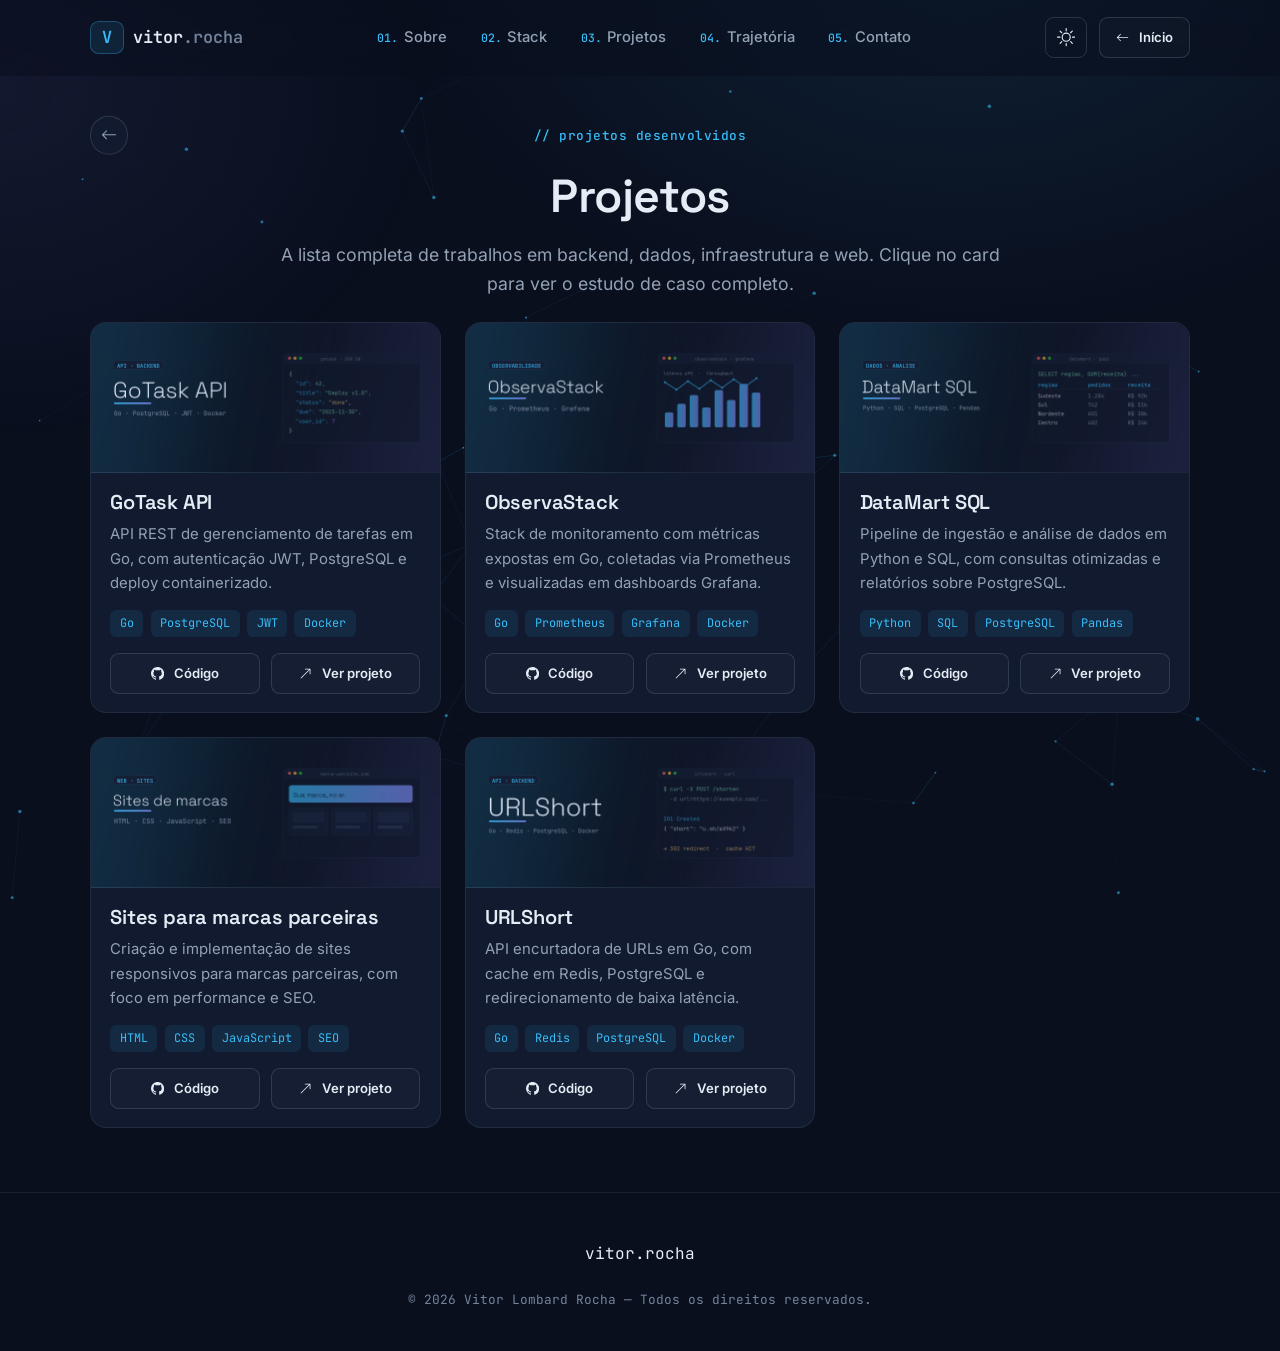
==== commit a7998dcd: "speedpage insight corretions" ====
--- a/todos-projetos.html
+++ b/todos-projetos.html
@@ -28,11 +28,9 @@
     <!-- TROCAR o domínio ao publicar -->
     <link rel="canonical" href="https://vitor-lr.github.io/Portifolio-cv/todos-projetos.html">
 
-    <link rel="preconnect" href="https://fonts.googleapis.com">
-    <link rel="preconnect" href="https://fonts.gstatic.com" crossorigin>
-    <link
-        href="https://fonts.googleapis.com/css2?family=Inter:wght@400;500;600&family=JetBrains+Mono:wght@400;500;600&family=Space+Grotesk:wght@500;600;700&display=swap"
-        rel="stylesheet">
+    <!-- Fontes auto-hospedadas: preload só dos pesos críticos da dobra -->
+    <link rel="preload" href="assets/fonts/space-grotesk-600.woff2" as="font" type="font/woff2" crossorigin>
+    <link rel="preload" href="assets/fonts/inter-400.woff2" as="font" type="font/woff2" crossorigin>
 
     <link rel="stylesheet" href="assets/css/style.css">
 </head>
--- a/assets/css/style.css
+++ b/assets/css/style.css
@@ -1,3 +1,77 @@
+/* ============================================================
+   FONTES AUTO-HOSPEDADAS (woff2, subset latino)
+   ------------------------------------------------------------
+   Antes carregadas via Google Fonts (render-blocking + conexão
+   externa). Agora locais em ../fonts: elimina o round-trip ao
+   Google e o CSS de fontes do caminho crítico. font-display:swap
+   mantém o texto visível enquanto a fonte carrega. Só os pesos
+   realmente usados no projeto estão aqui (Space Grotesk 500/600/700,
+   Inter 400/500/600, JetBrains Mono 400/500/600).
+   ============================================================ */
+@font-face {
+    font-family: 'Space Grotesk';
+    font-style: normal;
+    font-weight: 500;
+    font-display: swap;
+    src: url('../fonts/space-grotesk-500.woff2') format('woff2');
+}
+@font-face {
+    font-family: 'Space Grotesk';
+    font-style: normal;
+    font-weight: 600;
+    font-display: swap;
+    src: url('../fonts/space-grotesk-600.woff2') format('woff2');
+}
+@font-face {
+    font-family: 'Space Grotesk';
+    font-style: normal;
+    font-weight: 700;
+    font-display: swap;
+    src: url('../fonts/space-grotesk-700.woff2') format('woff2');
+}
+@font-face {
+    font-family: 'Inter';
+    font-style: normal;
+    font-weight: 400;
+    font-display: swap;
+    src: url('../fonts/inter-400.woff2') format('woff2');
+}
+@font-face {
+    font-family: 'Inter';
+    font-style: normal;
+    font-weight: 500;
+    font-display: swap;
+    src: url('../fonts/inter-500.woff2') format('woff2');
+}
+@font-face {
+    font-family: 'Inter';
+    font-style: normal;
+    font-weight: 600;
+    font-display: swap;
+    src: url('../fonts/inter-600.woff2') format('woff2');
+}
+@font-face {
+    font-family: 'JetBrains Mono';
+    font-style: normal;
+    font-weight: 400;
+    font-display: swap;
+    src: url('../fonts/jetbrains-mono-400.woff2') format('woff2');
+}
+@font-face {
+    font-family: 'JetBrains Mono';
+    font-style: normal;
+    font-weight: 500;
+    font-display: swap;
+    src: url('../fonts/jetbrains-mono-500.woff2') format('woff2');
+}
+@font-face {
+    font-family: 'JetBrains Mono';
+    font-style: normal;
+    font-weight: 600;
+    font-display: swap;
+    src: url('../fonts/jetbrains-mono-600.woff2') format('woff2');
+}
+
 /* ============================================================
    VITOR LOMBARD ROCHA — PORTFÓLIO
    Stylesheet principal
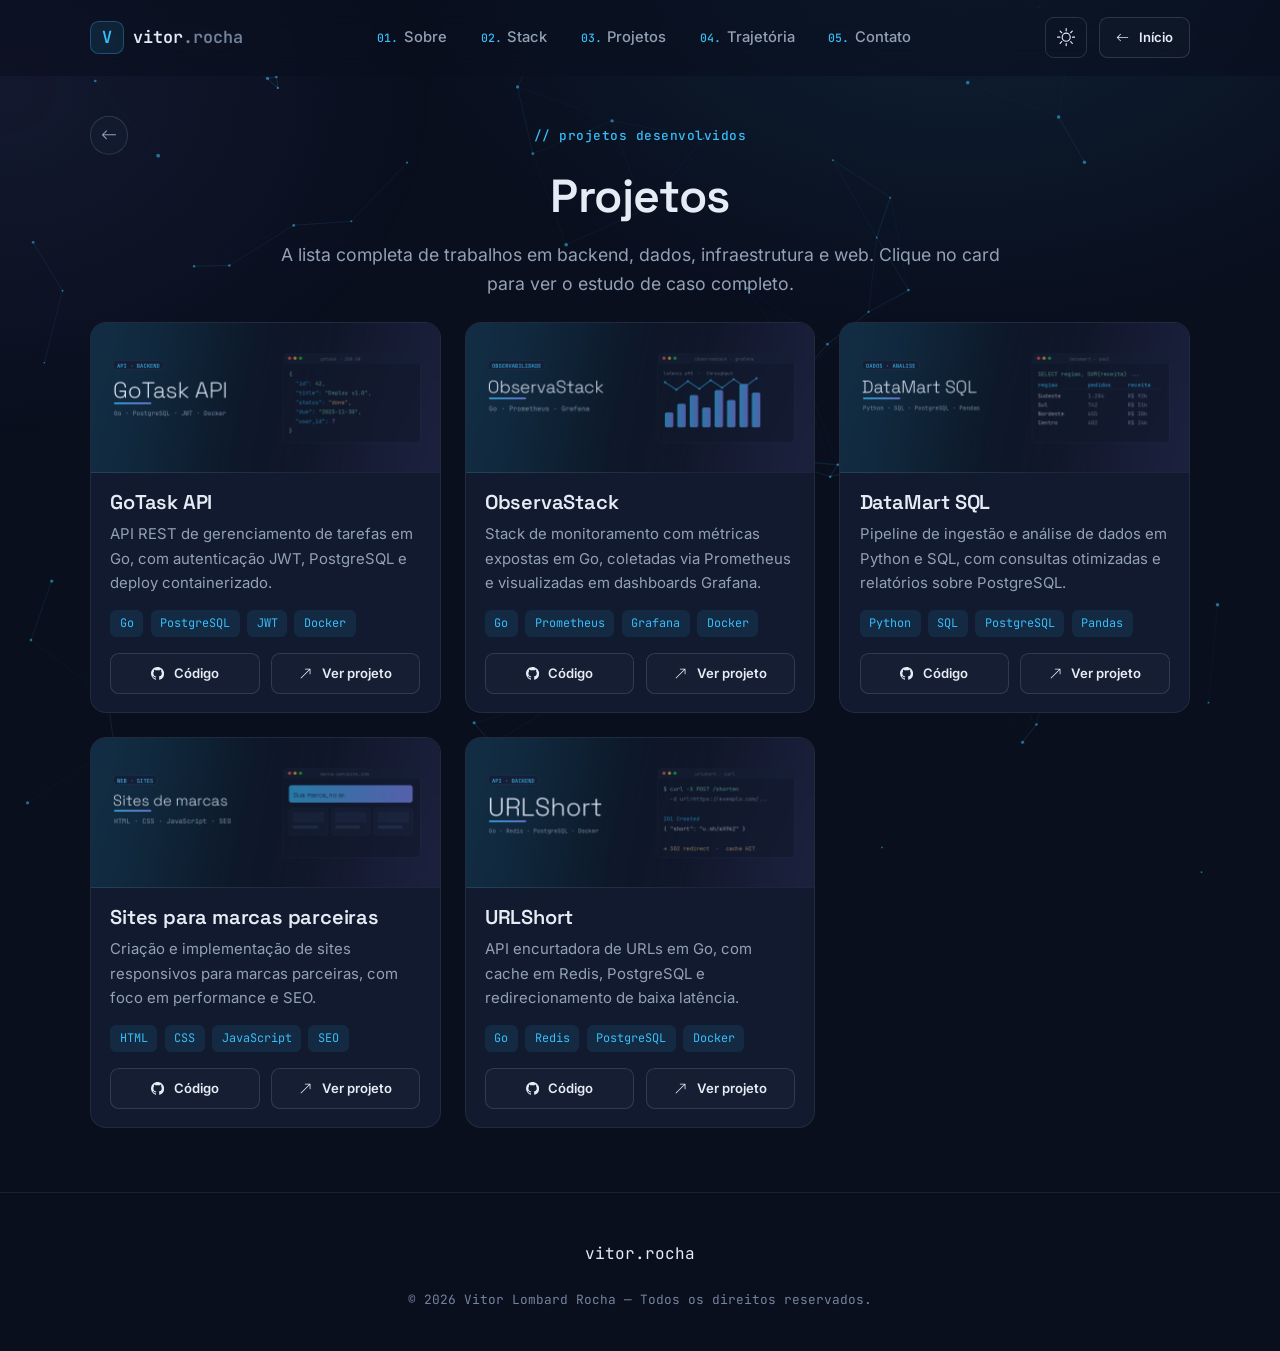
==== commit 0f93beed: "speedpage insight corretions font ajust" ====
--- a/todos-projetos.html
+++ b/todos-projetos.html
@@ -31,6 +31,7 @@
     <!-- Fontes auto-hospedadas: preload só dos pesos críticos da dobra -->
     <link rel="preload" href="assets/fonts/space-grotesk-600.woff2" as="font" type="font/woff2" crossorigin>
     <link rel="preload" href="assets/fonts/inter-400.woff2" as="font" type="font/woff2" crossorigin>
+    <link rel="preload" href="assets/fonts/jetbrains-mono-600.woff2" as="font" type="font/woff2" crossorigin>
 
     <link rel="stylesheet" href="assets/css/style.css">
 </head>
--- a/assets/css/style.css
+++ b/assets/css/style.css
@@ -8,13 +8,6 @@
    realmente usados no projeto estão aqui (Space Grotesk 500/600/700,
    Inter 400/500/600, JetBrains Mono 400/500/600).
    ============================================================ */
-@font-face {
-    font-family: 'Space Grotesk';
-    font-style: normal;
-    font-weight: 500;
-    font-display: swap;
-    src: url('../fonts/space-grotesk-500.woff2') format('woff2');
-}
 @font-face {
     font-family: 'Space Grotesk';
     font-style: normal;
@@ -448,7 +441,7 @@
     background: var(--accent-soft);
     border: 1px solid var(--accent-line);
     color: var(--accent);
-    font-weight: 700;
+    font-weight: 600;   /* mesmo peso do logo (JBM 600); evita faux-bold */
 }
 
 .logo-link .logo-dim { color: var(--text-dim); }
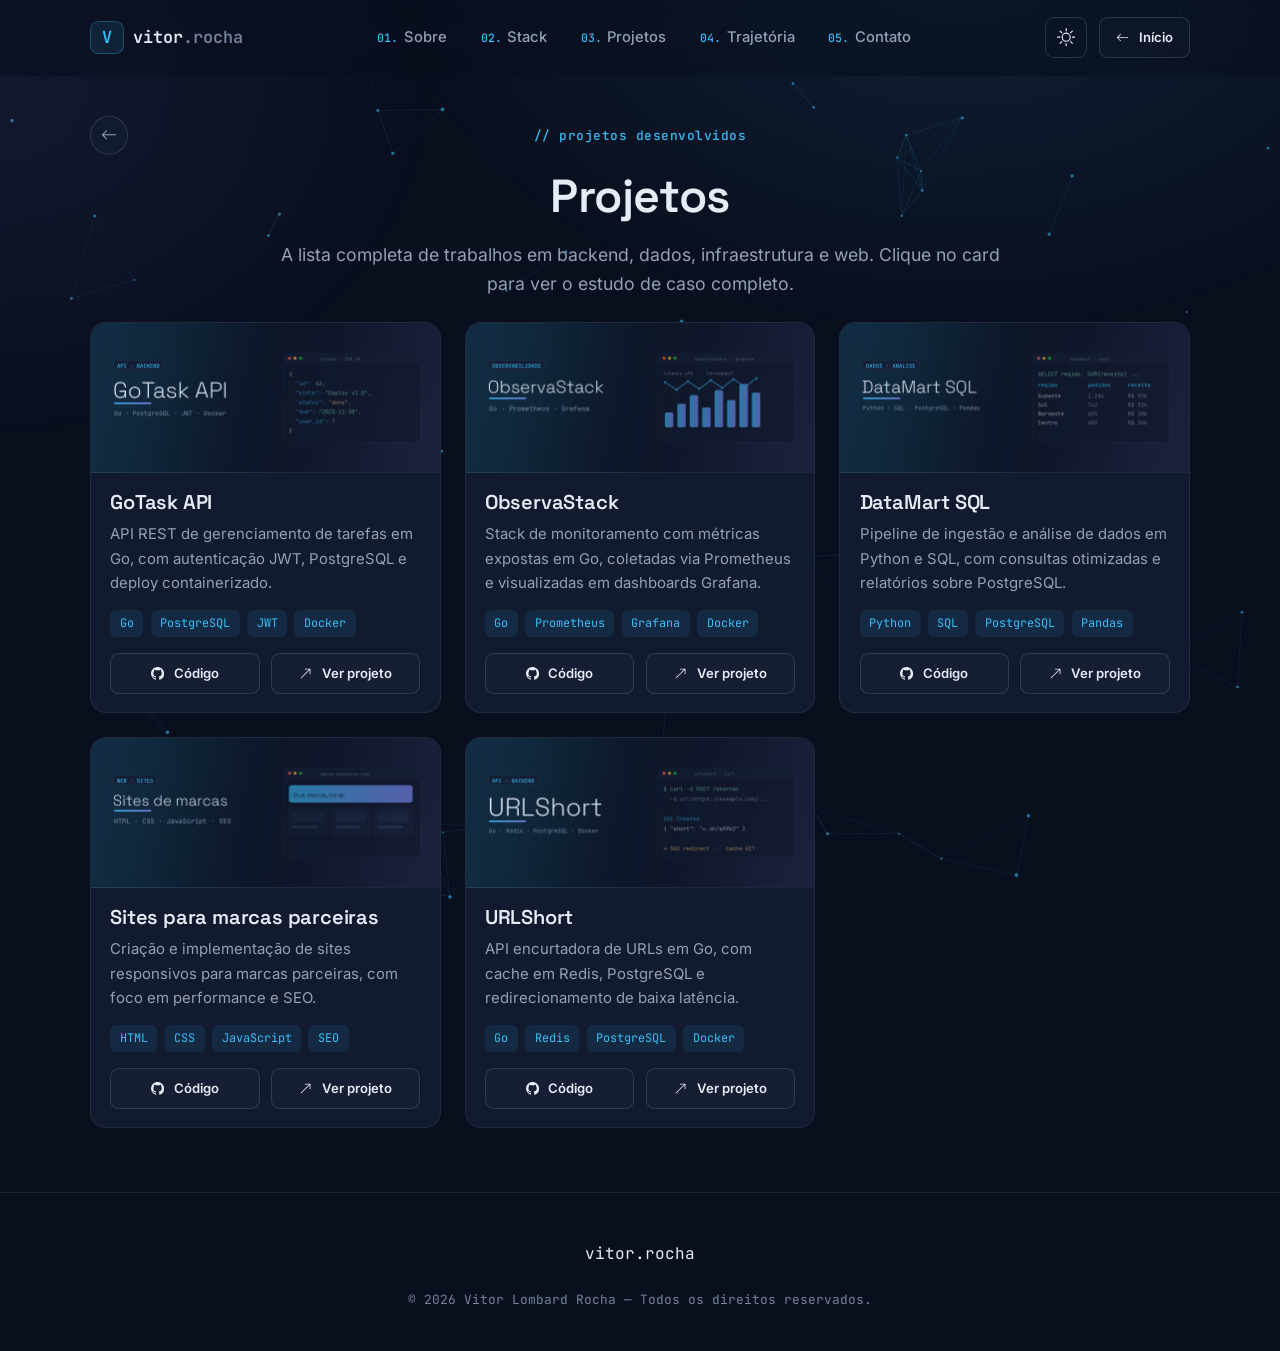
==== commit 9fc00230: "barra de progresso e autofill color" ====
--- a/todos-projetos.html
+++ b/todos-projetos.html
@@ -114,6 +114,9 @@
         </section>
     </main>
 
+        <!-- Barra de progresso de leitura -->
+    <div class="scroll-progress" id="scroll-progress" aria-hidden="true"></div>
+
     <footer class="footer">
         <div class="container">
             <a href="index.html#hero" class="footer-brand">vitor<span class="logo-dim">.rocha</span></a>
--- a/assets/css/style.css
+++ b/assets/css/style.css
@@ -349,6 +349,7 @@
     transform: translateY(-2px) scale(1.02);
     box-shadow: var(--glow);
 }
+
 
 /* No tema claro o gradiente vivo + glow ciano ficava forte demais; aqui um
    azul mais discreto e sombra leve (o tema escuro continua igual). */
@@ -2143,6 +2144,45 @@
     box-shadow: 0 0 0 3px rgba(var(--particle-rgb), 0.14);
 }
 
+/* ============================================================
+   PREENCHIMENTO AUTOMÁTICO (autofill)
+   O navegador pinta um fundo claro nos campos autopreenchidos e
+   ignora background-color. O box-shadow interno recobre esse fundo
+   com a cor do tema; a transition longa impede o flash de cor.
+   ============================================================ */
+
+/* campos normais (Nome, E-mail, Assunto) */
+.form-field input:-webkit-autofill,
+.form-field input:-webkit-autofill:hover,
+.form-field input:-webkit-autofill:focus,
+.form-field input:-webkit-autofill:active,
+.form-field textarea:-webkit-autofill,
+.form-field textarea:-webkit-autofill:hover,
+.form-field textarea:-webkit-autofill:focus {
+    -webkit-text-fill-color: var(--text);
+    -webkit-box-shadow: 0 0 0 1000px #0D1324 inset;   /* ≈ --input-bg sobre o card (escuro) */
+    caret-color: var(--text);
+    transition: background-color 9999s ease-out 0s;
+}
+
+/* tema claro: o campo é branco */
+[data-theme="light"] .form-field input:-webkit-autofill,
+[data-theme="light"] .form-field input:-webkit-autofill:hover,
+[data-theme="light"] .form-field input:-webkit-autofill:focus,
+[data-theme="light"] .form-field textarea:-webkit-autofill {
+    -webkit-box-shadow: 0 0 0 1000px #FFFFFF inset;
+}
+
+/* telefone: NÃO leva box-shadow (a moldura é o .phone-group);
+   mantém transparente e só evita o flash */
+.phone-group #telefone-input:-webkit-autofill,
+.phone-group #telefone-input:-webkit-autofill:hover,
+.phone-group #telefone-input:-webkit-autofill:focus {
+    -webkit-text-fill-color: var(--text);
+    caret-color: var(--text);
+    transition: background-color 9999s ease-out 0s;
+}
+
 /* ----- Telefone com seletor de país (bandeira no fim) ----- */
 .phone-group {
     position: relative;
@@ -2881,6 +2921,28 @@
 }
 ::-webkit-scrollbar-thumb:hover { background: var(--scrollbar-thumb-hover); }
 html { scrollbar-color: var(--scrollbar-thumb) var(--bg); }
+
+/* ============================================================
+   BARRA DE PROGRESSO DE LEITURA (topo)
+   Usa --gradient e --particle-rgb → acompanha tema claro/escuro.
+   ============================================================ */
+.scroll-progress {
+    position: fixed;
+    top: 0;
+    left: 0;
+    height: 3px;
+    width: 100%;
+    transform: scaleX(0);
+    transform-origin: 0 50%;
+    background: var(--gradient);
+    box-shadow: 0 0 10px rgba(var(--particle-rgb), 0.45);
+    z-index: 1001;   /* acima do header (1000) */
+    pointer-events: none;
+}
+
+@media (prefers-reduced-motion: reduce) {
+    .scroll-progress { transition: none; }
+}
 
 /* ============================================================
    RESPONSIVO
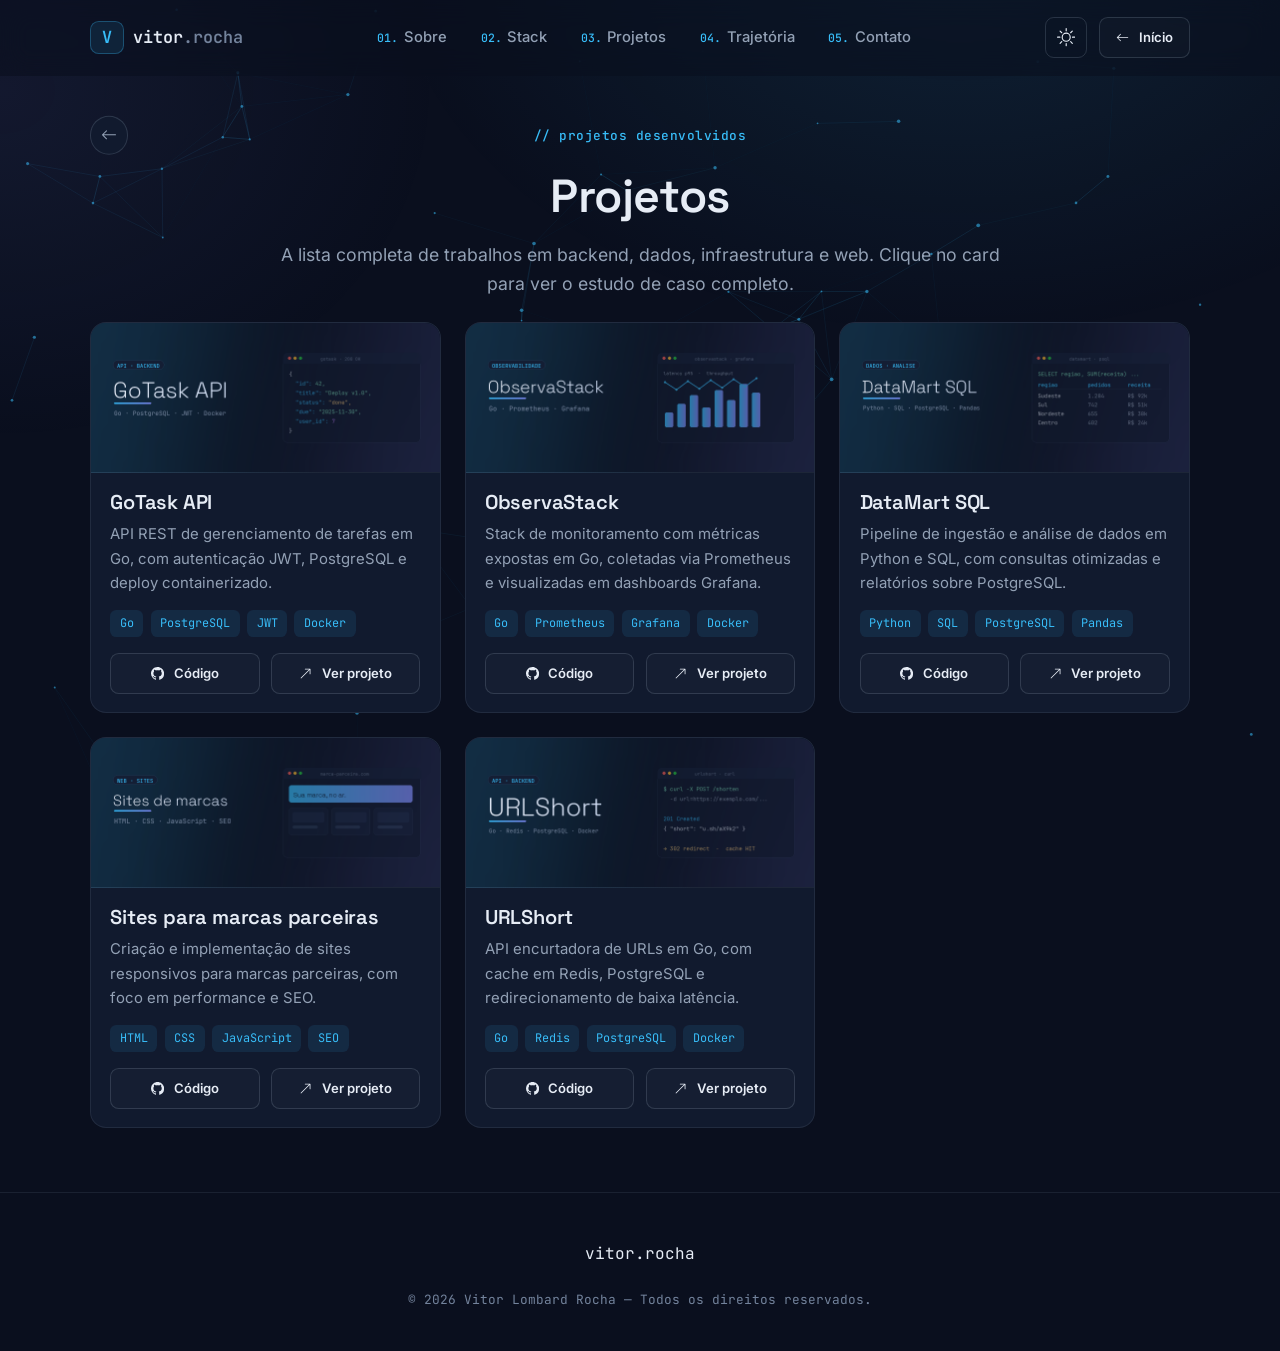
==== commit 089e9ffc: "button animation" ====
--- a/todos-projetos.html
+++ b/todos-projetos.html
@@ -68,8 +68,8 @@
             <div class="header-actions">
                 <button class="theme-toggle" id="theme-toggle" type="button"
                     aria-label="Alternar tema claro e escuro" title="Alternar tema">
-                    <svg class="icon ic-sun"><use href="#i-sun"></use></svg>
-                    <svg class="icon ic-moon"><use href="#i-moon"></use></svg>
+                    <svg class="icon ic-sun" aria-hidden="true"><use href="#i-sun"></use></svg>
+                    <svg class="icon ic-moon" aria-hidden="true"><use href="#i-moon"></use></svg>
                 </button>
                 <a href="index.html#hero" class="btn btn--ghost btn--sm">
                     <svg class="icon"><use href="#i-arrow-left"></use></svg>
--- a/assets/css/style.css
+++ b/assets/css/style.css
@@ -487,6 +487,7 @@
 .theme-toggle {
     display: inline-grid;
     place-items: center;
+    position: relative;
     background: transparent;
     border: 1px solid var(--border-strong);
     border-radius: 0.55rem;
@@ -506,12 +507,84 @@
     transform: translateY(-1px);
 }
 
-.theme-toggle .icon { width: 1.15rem; height: 1.15rem; }
-
-/* mostra sol no escuro, lua no claro */
-.theme-toggle .ic-moon { display: none; }
-[data-theme="light"] .theme-toggle .ic-sun { display: none; }
-[data-theme="light"] .theme-toggle .ic-moon { display: inline-block; }
+/* Sol e lua ficam empilhados na MESMA célula do grid; a troca é
+   feita por opacity + rotate + scale (e não mais por display:none,
+   que impedia qualquer transição). */
+.theme-toggle .icon {
+    grid-area: 1 / 1;
+    width: 1.15rem;
+    height: 1.15rem;
+    pointer-events: none;
+    transition:
+        opacity 0.3s ease,
+        transform 0.55s cubic-bezier(0.34, 1.56, 0.64, 1);
+}
+
+/* tema ESCURO -> sol em cena, lua girada pra fora */
+.theme-toggle .ic-sun {
+    opacity: 1;
+    transform: rotate(0deg) scale(1);
+}
+
+.theme-toggle .ic-moon {
+    opacity: 0;
+    transform: rotate(-120deg) scale(0.3);
+}
+
+/* tema CLARO -> lua em cena, sol sai girando pro lado oposto */
+[data-theme="light"] .theme-toggle .ic-sun {
+    opacity: 0;
+    transform: rotate(120deg) scale(0.3);
+}
+
+[data-theme="light"] .theme-toggle .ic-moon {
+    opacity: 1;
+    transform: rotate(0deg) scale(1);
+}
+
+/* "pop" do botão + anel que se expande, disparados pela classe
+   .is-switching que o main.js adiciona no clique */
+.theme-toggle::after {
+    content: "";
+    position: absolute;
+    inset: -1px;
+    border-radius: inherit;
+    border: 1px solid var(--accent);
+    opacity: 0;
+    pointer-events: none;
+}
+
+.theme-toggle.is-switching {
+    animation: tt-pop 0.5s cubic-bezier(0.34, 1.56, 0.64, 1);
+}
+
+.theme-toggle.is-switching::after {
+    animation: tt-ring 0.55s ease-out;
+}
+
+@keyframes tt-pop {
+    0%   { transform: scale(1) rotate(0deg); }
+    35%  { transform: scale(0.86) rotate(-10deg); }
+    100% { transform: scale(1) rotate(0deg); }
+}
+
+@keyframes tt-ring {
+    0%   { opacity: 0.5; transform: scale(0.85); }
+    100% { opacity: 0;   transform: scale(1.45); }
+}
+
+/* acessibilidade: quem pediu menos movimento recebe só um fade curto */
+@media (prefers-reduced-motion: reduce) {
+    .theme-toggle .icon {
+        transition: opacity 0.15s linear;
+        transform: none !important;
+    }
+
+    .theme-toggle.is-switching,
+    .theme-toggle.is-switching::after {
+        animation: none;
+    }
+}
 
 .menu-toggle {
     display: none;
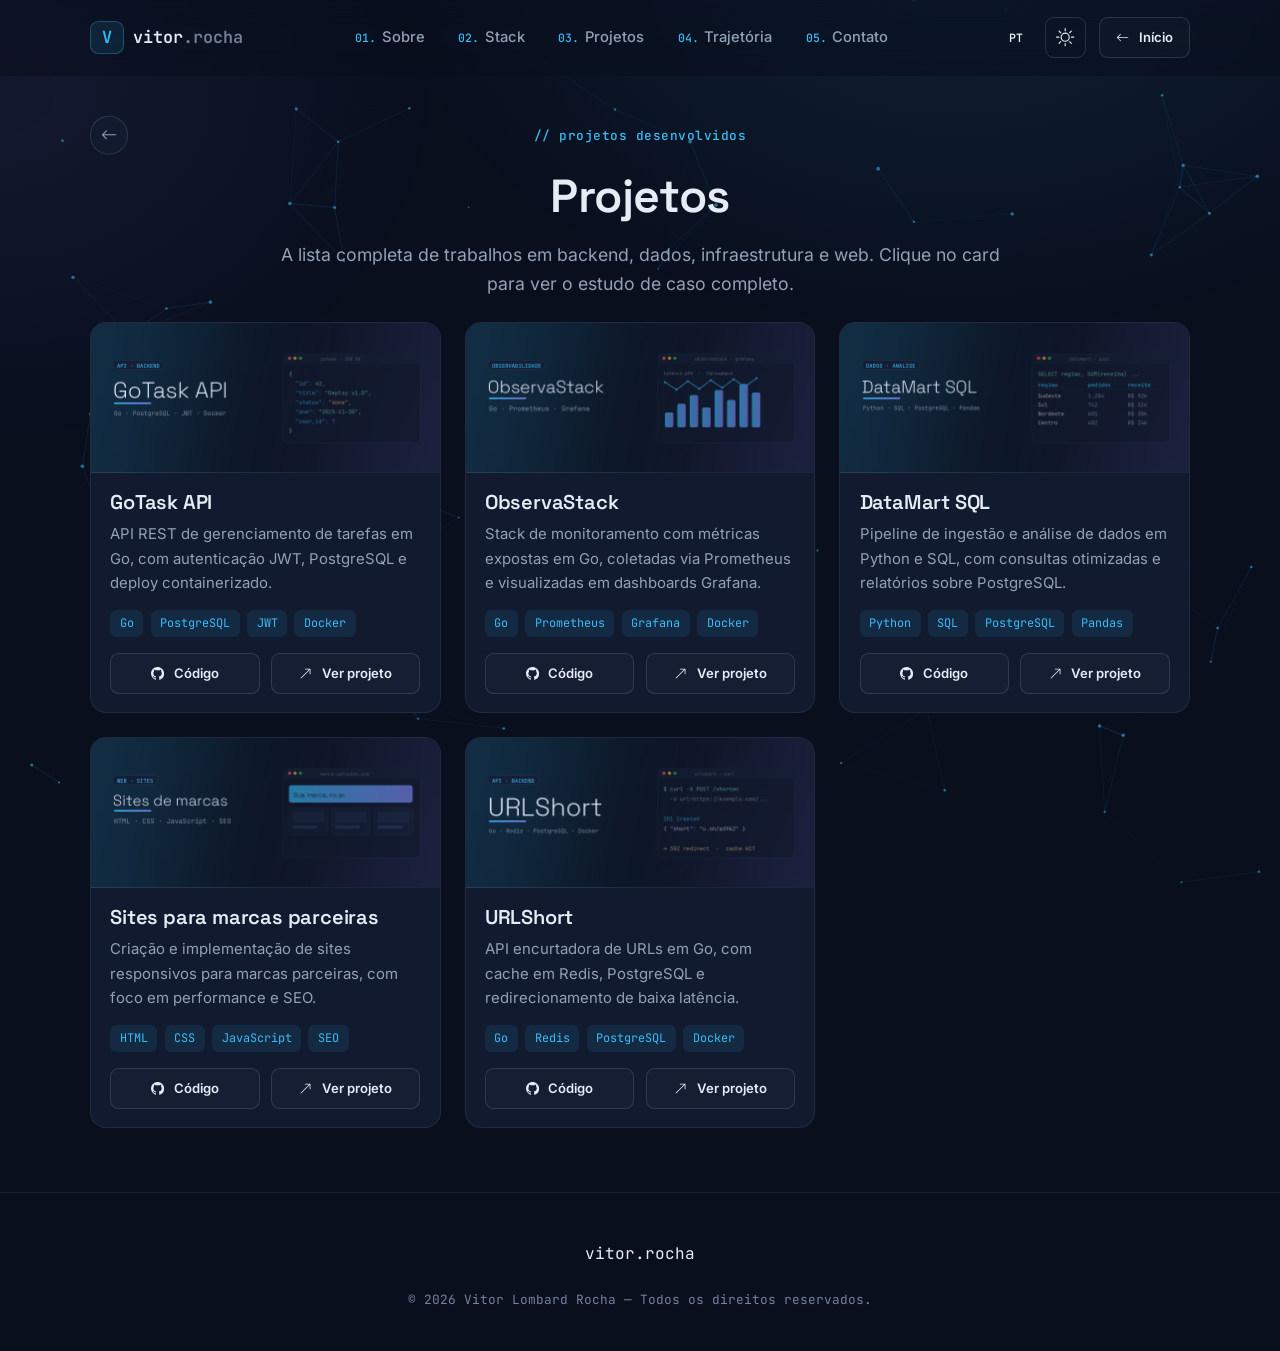
==== commit e26251bf: "pt-en, email changes, removed number" ====
--- a/todos-projetos.html
+++ b/todos-projetos.html
@@ -66,6 +66,11 @@
                 <a href="index.html#contato"><span class="nav-index">05.</span>Contato</a>
             </nav>
             <div class="header-actions">
+                <button class="lang-toggle" type="button" aria-label="Mudar idioma para inglês"
+                    title="Idioma: Português">
+                    <span class="lt-label lt-pt" aria-hidden="true">PT</span>
+                    <span class="lt-label lt-en" aria-hidden="true">EN</span>
+                </button>
                 <button class="theme-toggle" id="theme-toggle" type="button"
                     aria-label="Alternar tema claro e escuro" title="Alternar tema">
                     <svg class="icon ic-sun" aria-hidden="true"><use href="#i-sun"></use></svg>
@@ -124,6 +129,7 @@
         </div>
     </footer>
 
+    <script src="assets/js/i18n.js" defer></script>
     <script src="assets/js/particles.js" defer></script>
     <script src="assets/js/projects.js" defer></script>
     <script src="assets/js/main.js" defer></script>
--- a/assets/css/style.css
+++ b/assets/css/style.css
@@ -484,6 +484,82 @@
 }
 
 /* ----- Botão de tema (claro/escuro) ------------------------- */
+/* ============================================================
+   BOTÃO DE IDIOMA — mostra só o idioma ATUAL (PT ⇄ EN).
+   Minimalista, sem caixa: as duas siglas ficam empilhadas na
+   mesma célula (padrão do sol/lua do tema); a ativa é visível e,
+   na troca, uma rola para cima enquanto a outra entra por baixo,
+   com a mesma mola dos ícones do tema. Estado EN = classe .is-en
+   (aplicada pelo i18n.js).
+   ============================================================ */
+.lang-toggle {
+    display: inline-grid;
+    place-items: center;
+    position: relative;
+    overflow: hidden;                      /* esconde a sigla que rola p/ fora */
+    width: 2rem;
+    height: 2rem;                          /* quadrado: o hover fica 1:1 (o
+                                              flex do header centraliza na
+                                              altura do botão de tema) */
+    padding: 0;
+    background: transparent;
+    border: 0;
+    border-radius: 0.4rem;
+    cursor: pointer;
+    flex-shrink: 0;
+    transition: background-color 0.25s ease;
+}
+
+/* hover/foco acendem só a sigla (o botão TEM o tamanho da sigla) */
+.lang-toggle:hover,
+.lang-toggle:focus-visible {
+    background: var(--accent-soft);
+}
+.lang-toggle:hover .lt-label,
+.lang-toggle:focus-visible .lt-label {
+    color: var(--accent);
+}
+
+.lang-toggle .lt-label {
+    grid-area: 1 / 1;                      /* empilhadas na mesma célula */
+    font-family: var(--font-mono);
+    font-size: 0.72rem;
+    font-weight: 600;
+    letter-spacing: 0.04em;
+    color: var(--text);
+    pointer-events: none;
+    user-select: none;
+    transition:
+        opacity 0.3s ease,
+        transform 0.55s cubic-bezier(0.34, 1.56, 0.64, 1);  /* mesma mola do tema */
+}
+
+/* PT visível por padrão; EN esperando embaixo */
+.lang-toggle .lt-pt { opacity: 1; transform: translateY(0); }
+.lang-toggle .lt-en { opacity: 0; transform: translateY(0.9rem); }
+
+/* em inglês: PT rola para cima e some; EN assume o lugar */
+.lang-toggle.is-en .lt-pt { opacity: 0; transform: translateY(-0.9rem); }
+.lang-toggle.is-en .lt-en { opacity: 1; transform: translateY(0); }
+
+/* ============================================================
+   TROCA DE IDIOMA — a página "recarrega" com a mesma animação
+   de entrada (fadeUp). O i18n.js aplica .i18n-out no <html>,
+   troca os textos e então .i18n-in, que roda o fadeUp de novo
+   no conteúdo (header fica parado — o clique não pula).
+   ============================================================ */
+.i18n-out main,
+.i18n-out footer {
+    opacity: 0;
+    transform: translateY(14px);
+    transition: opacity 0.18s ease, transform 0.18s ease;
+}
+
+.i18n-in main,
+.i18n-in footer {
+    animation: fadeUp 0.6s ease both;
+}
+
 .theme-toggle {
     display: inline-grid;
     place-items: center;
@@ -575,6 +651,15 @@
 
 /* acessibilidade: quem pediu menos movimento recebe só um fade curto */
 @media (prefers-reduced-motion: reduce) {
+    /* idioma: a sigla troca com um fade curto, sem rolagem;
+       a troca de página vira corte seco */
+    .lang-toggle .lt-label {
+        transition: opacity 0.15s linear;
+        transform: none !important;
+    }
+    .i18n-out main, .i18n-out footer { transition: none; }
+    .i18n-in main, .i18n-in footer { animation: none; }
+
     .theme-toggle .icon {
         transition: opacity 0.15s linear;
         transform: none !important;
@@ -1881,7 +1966,10 @@
 /* o formulário cresce para acompanhar a altura do bloco texto+canais */
 .contact-form { display: flex; flex-direction: column; }
 .contact-form .form-field--msg { flex: 1; display: flex; flex-direction: column; }
-.contact-form .form-field--msg textarea { flex: 1; min-height: 8rem; }
+/* min-height menor: com um card a menos na coluna da esquerda
+   (WhatsApp removido), a textarea encolhe junto e as duas colunas
+   continuam com a mesma altura (o flex:1 cuida do resto). */
+.contact-form .form-field--msg textarea { flex: 1; min-height: 5rem; }
 
 /* Botão "Enviar mensagem": largura do conteúdo (não ocupa a linha toda)
    e alinhado à esquerda — sobrescreve o width:100% do .btn--block. */
@@ -1924,7 +2012,7 @@
 
 .channel:hover {
     border-color: var(--accent-line);
-    transform: translateX(3px);
+    transform: translateY(-3px);
     background: var(--accent-soft);
 }
 
@@ -3241,23 +3329,26 @@
 }
 
 /* ============================================================
-   "Vamos conversar" no mobile: cards de canal em grade 2×2,
-   mostrando só ícone + nome (sem os dados). O card de localização
-   é escondido (sobram 4 canais → 2×2 perfeito). Desktop intocado.
+   "Vamos conversar" no mobile: cards de canal minimalistas —
+   só o ícone, sem texto, em 1 linha de 3 acima do formulário.
+   O card de localização é escondido. Desktop intocado.
    ============================================================ */
 @media (max-width: 600px) {
-    .contact-channels { grid-template-columns: 1fr 1fr; gap: 0.6rem; }
+    .contact-channels { grid-template-columns: repeat(3, 1fr); gap: 0.6rem; }
     .channel--loc { display: none; }                  /* esconde localização no mobile */
     .channel {
-        justify-content: flex-start;                  /* ícones e nomes alinhados entre os cards */
-        gap: 0.65rem;
-        padding: 0.9rem 0.95rem;
+        justify-content: center;                      /* só o ícone, centralizado */
+        gap: 0;
+        padding: 0.7rem;
+    }
+    .channel .ch-icon {                               /* ícone "solto": sem a caixinha */
+        width: auto;
+        height: auto;
+        background: none;
+        border-radius: 0;
+        font-size: 1.25rem;
     }
     .channel br,
-    .channel .ch-value { display: none; }             /* tira os dados (e a quebra de linha) */
-    .channel .ch-label {                              /* nome vira o texto principal do card */
-        font-size: 0.9rem;
-        color: var(--text);
-        font-weight: 500;
-    }
-}
+    .channel .ch-value,
+    .channel .ch-label { display: none; }             /* sem textos: o card é o ícone */
+}
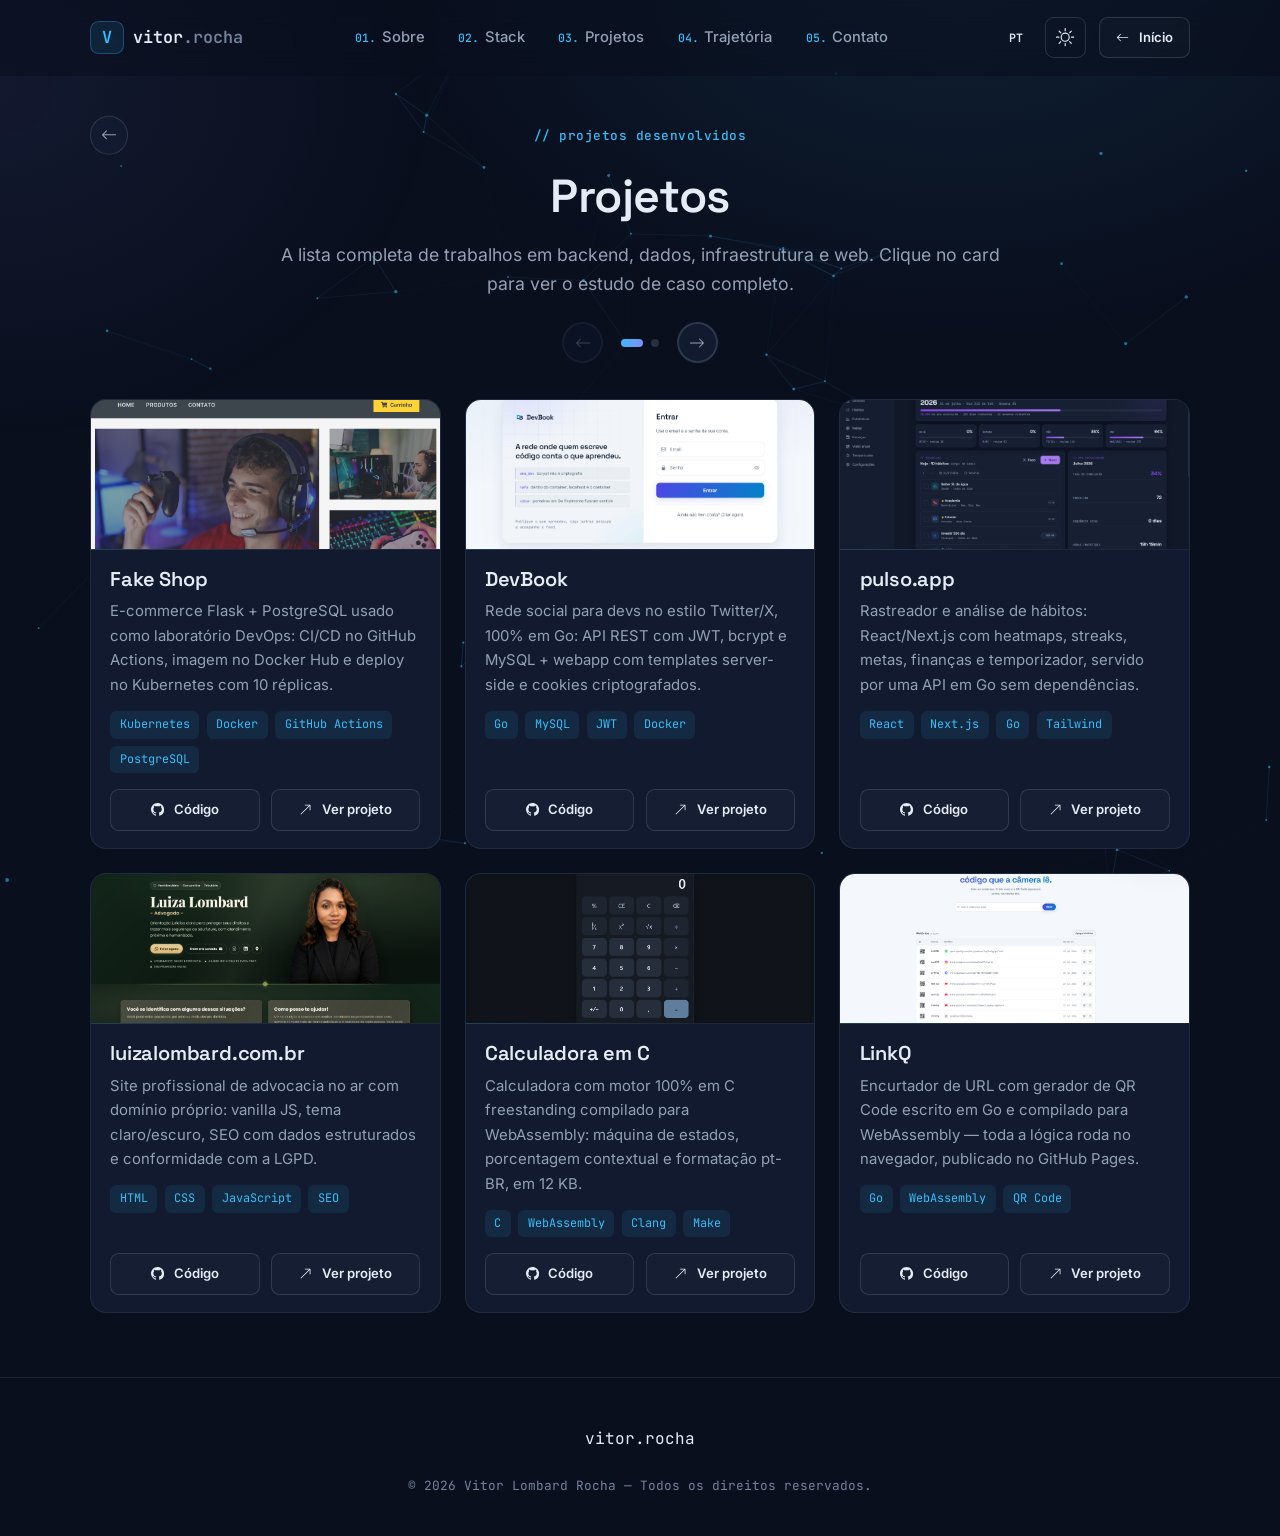
==== commit ed6acd83: "ajustes finais" ====
--- a/todos-projetos.html
+++ b/todos-projetos.html
@@ -14,8 +14,8 @@
     <meta property="og:description" content="A lista completa de trabalhos de Vitor Lombard Rocha em backend, dados, infraestrutura e web.">
     <meta property="og:type" content="website">
     <meta property="og:locale" content="pt_BR">
-    <meta property="og:url" content="https://vitor-lr.github.io/Portifolio-cv/todos-projetos.html">
-    <meta property="og:image" content="https://vitor-lr.github.io/Portifolio-cv/assets/img/og.png">
+    <meta property="og:url" content="https://vitor-lr.github.io/portifolio-vitor/todos-projetos.html">
+    <meta property="og:image" content="https://vitor-lr.github.io/portifolio-vitor/assets/img/og.png">
     <meta property="og:image:width" content="1200">
     <meta property="og:image:height" content="630">
     <meta property="og:image:alt" content="Vitor Lombard Rocha — Portfólio">
@@ -26,7 +26,7 @@
     <link rel="icon" type="image/png" href="assets/img/favicon.png">
     <link rel="apple-touch-icon" href="assets/img/apple-touch-icon.png">
     <!-- TROCAR o domínio ao publicar -->
-    <link rel="canonical" href="https://vitor-lr.github.io/Portifolio-cv/todos-projetos.html">
+    <link rel="canonical" href="https://vitor-lr.github.io/portifolio-vitor/todos-projetos.html">
 
     <!-- Fontes auto-hospedadas: preload só dos pesos críticos da dobra -->
     <link rel="preload" href="assets/fonts/space-grotesk-600.woff2" as="font" type="font/woff2" crossorigin>
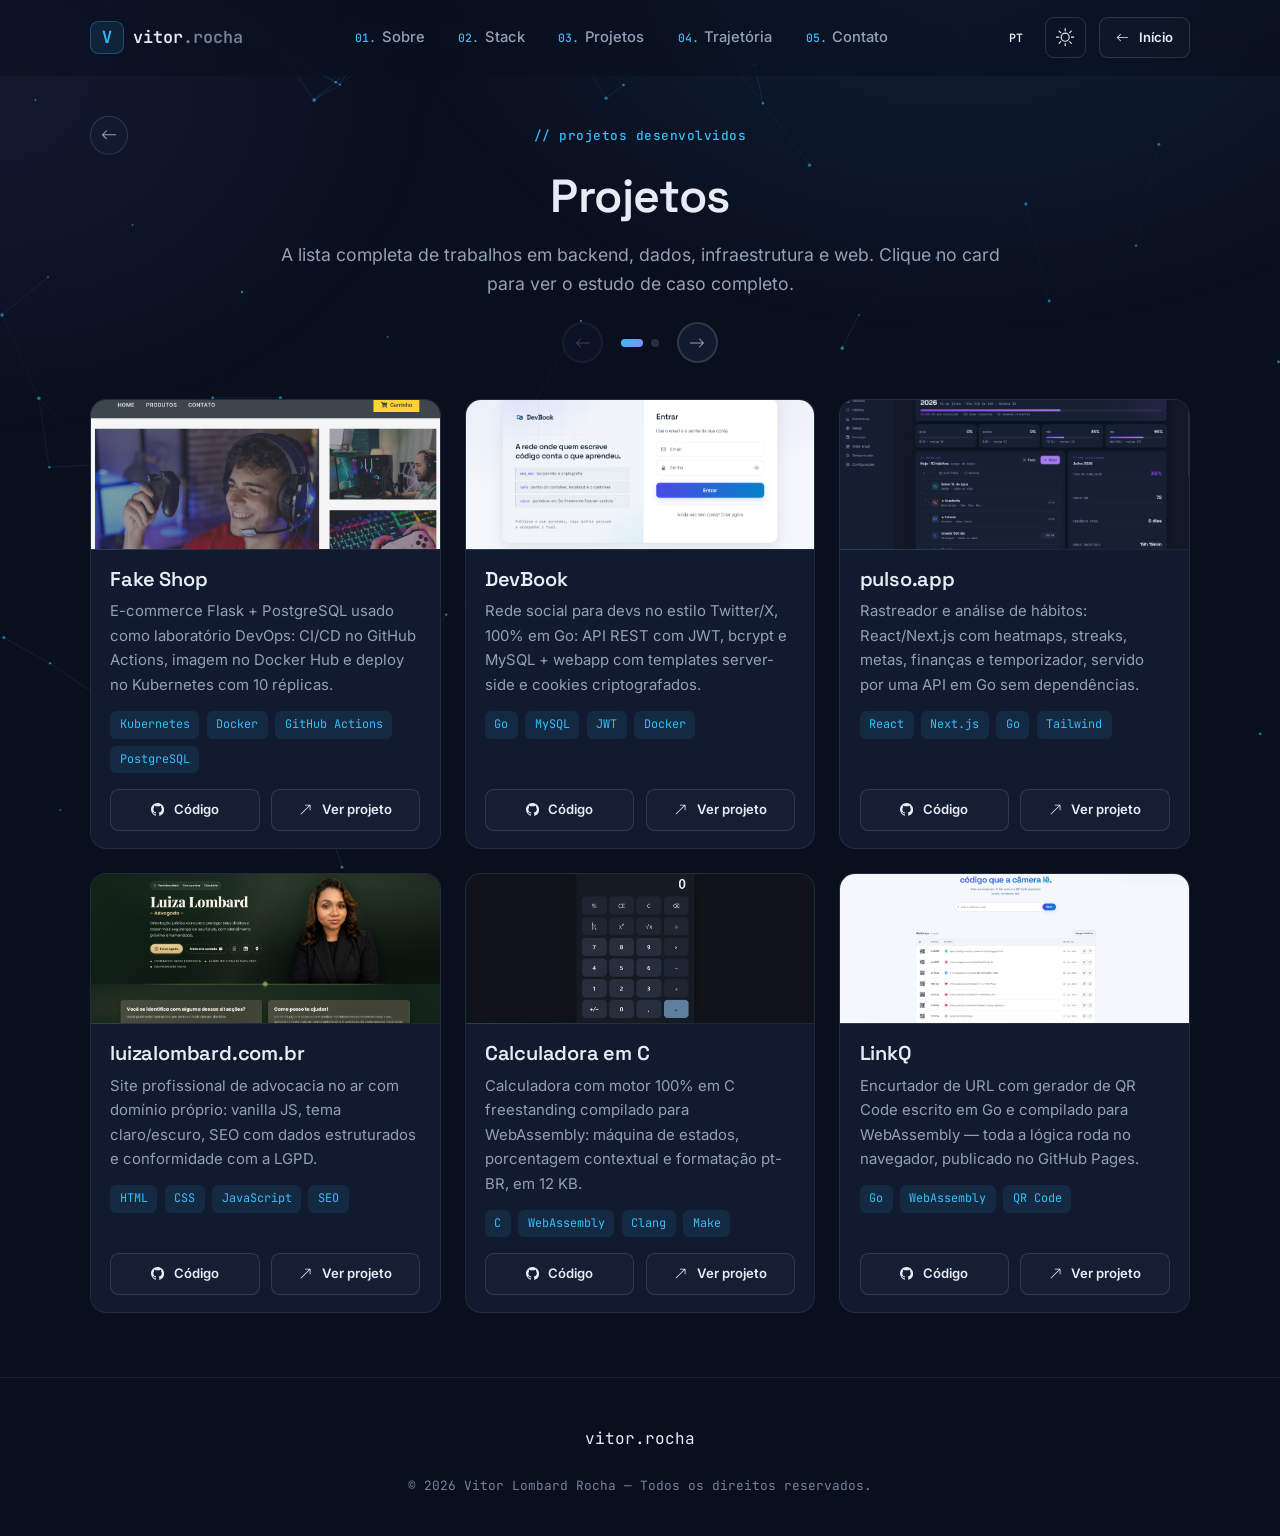
==== commit fccb95fd: "domain cname" ====
--- a/todos-projetos.html
+++ b/todos-projetos.html
@@ -14,8 +14,8 @@
     <meta property="og:description" content="A lista completa de trabalhos de Vitor Lombard Rocha em backend, dados, infraestrutura e web.">
     <meta property="og:type" content="website">
     <meta property="og:locale" content="pt_BR">
-    <meta property="og:url" content="https://vitor-lr.github.io/portifolio-vitor/todos-projetos.html">
-    <meta property="og:image" content="https://vitor-lr.github.io/portifolio-vitor/assets/img/og.png">
+    <meta property="og:url" content="https://www.vitorlombard.com.br/todos-projetos.html">
+    <meta property="og:image" content="https://www.vitorlombard.com.br/assets/img/og.png">
     <meta property="og:image:width" content="1200">
     <meta property="og:image:height" content="630">
     <meta property="og:image:alt" content="Vitor Lombard Rocha — Portfólio">
@@ -26,7 +26,7 @@
     <link rel="icon" type="image/png" href="assets/img/favicon.png">
     <link rel="apple-touch-icon" href="assets/img/apple-touch-icon.png">
     <!-- TROCAR o domínio ao publicar -->
-    <link rel="canonical" href="https://vitor-lr.github.io/portifolio-vitor/todos-projetos.html">
+    <link rel="canonical" href="https://www.vitorlombard.com.br/todos-projetos.html">
 
     <!-- Fontes auto-hospedadas: preload só dos pesos críticos da dobra -->
     <link rel="preload" href="assets/fonts/space-grotesk-600.woff2" as="font" type="font/woff2" crossorigin>
